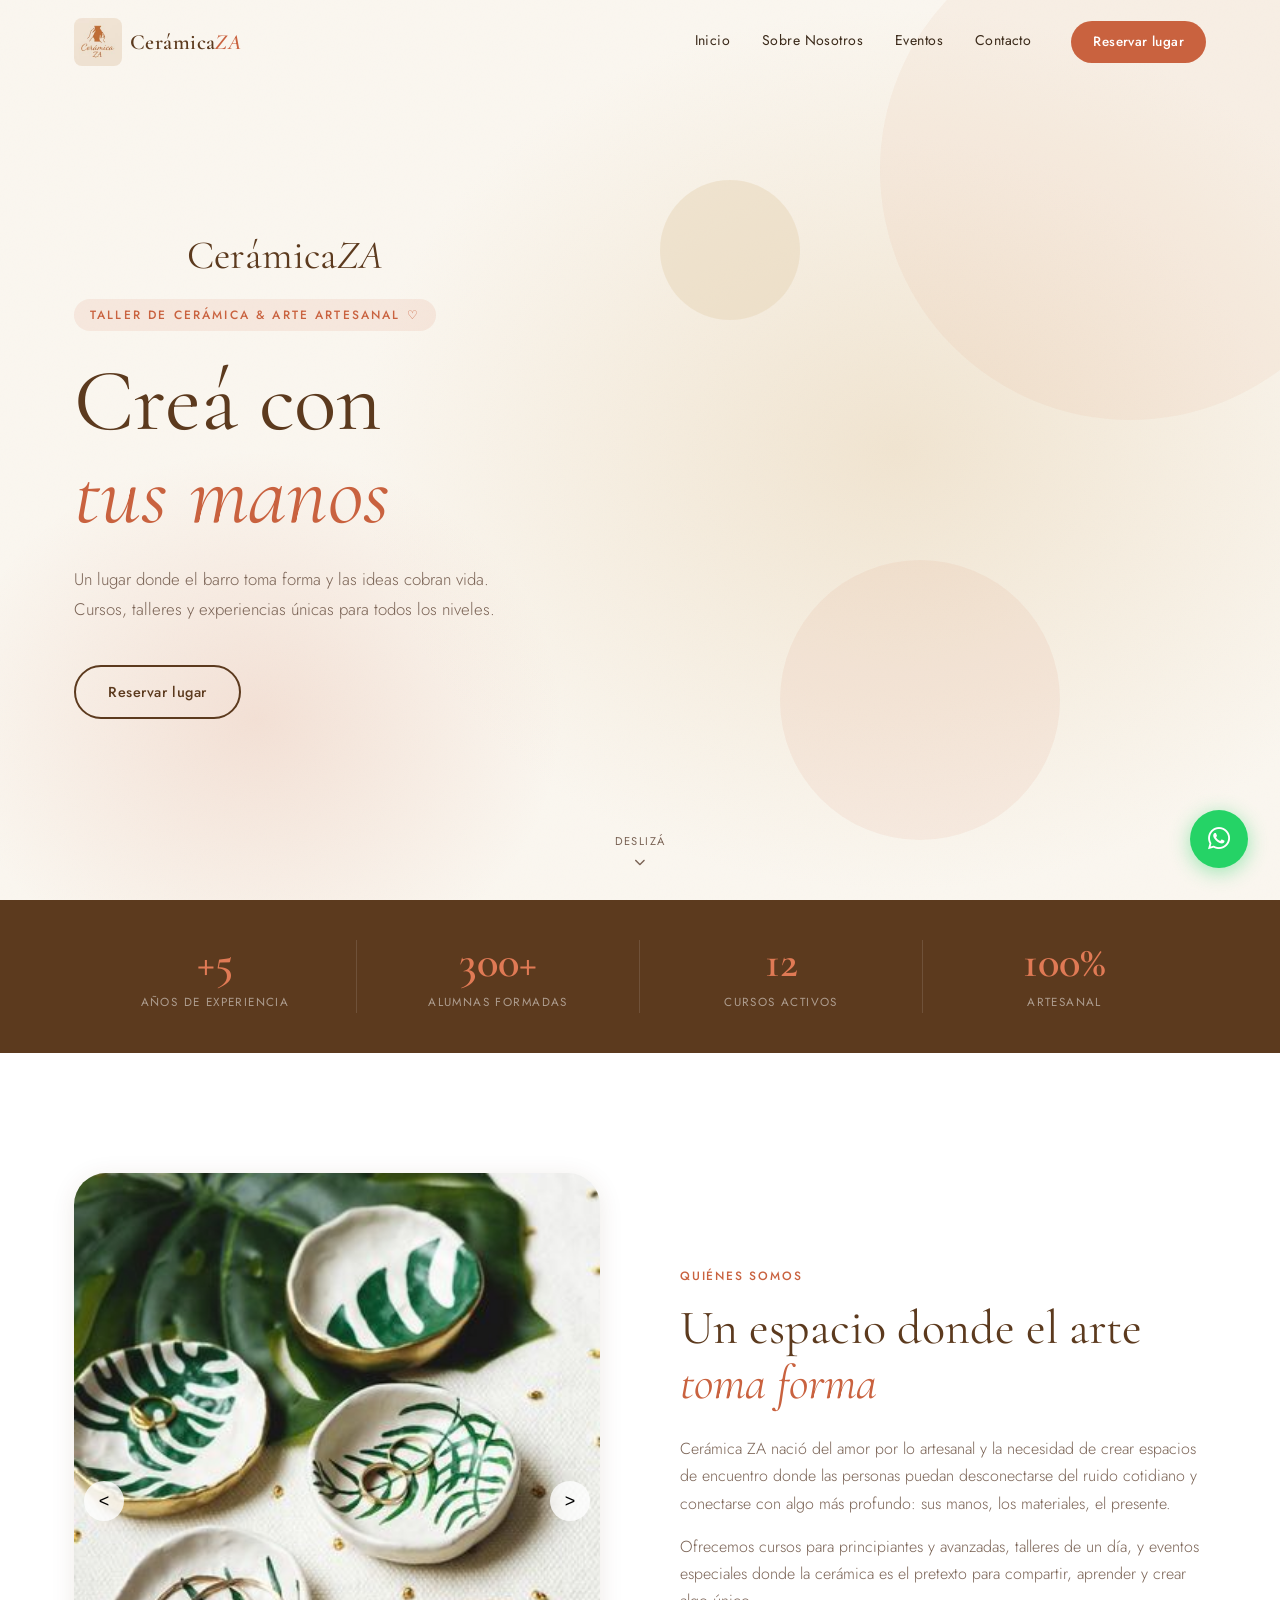
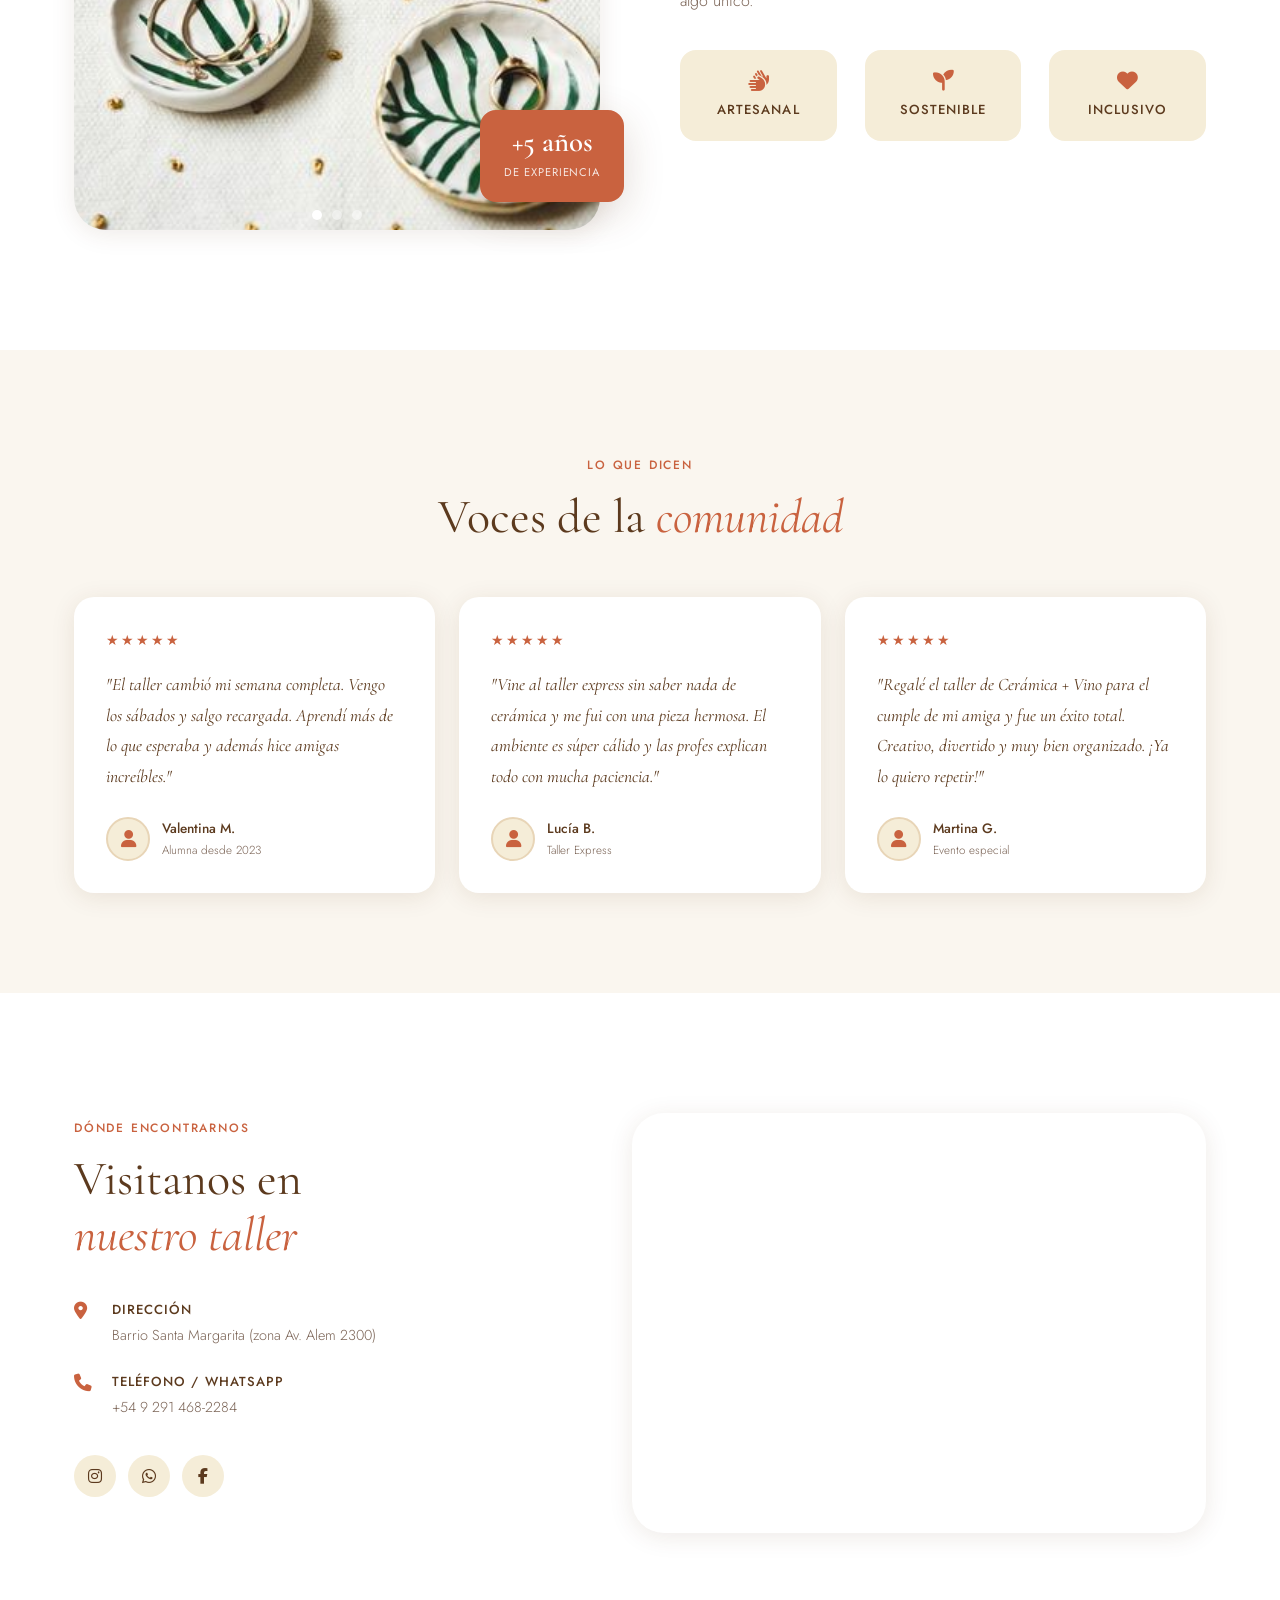
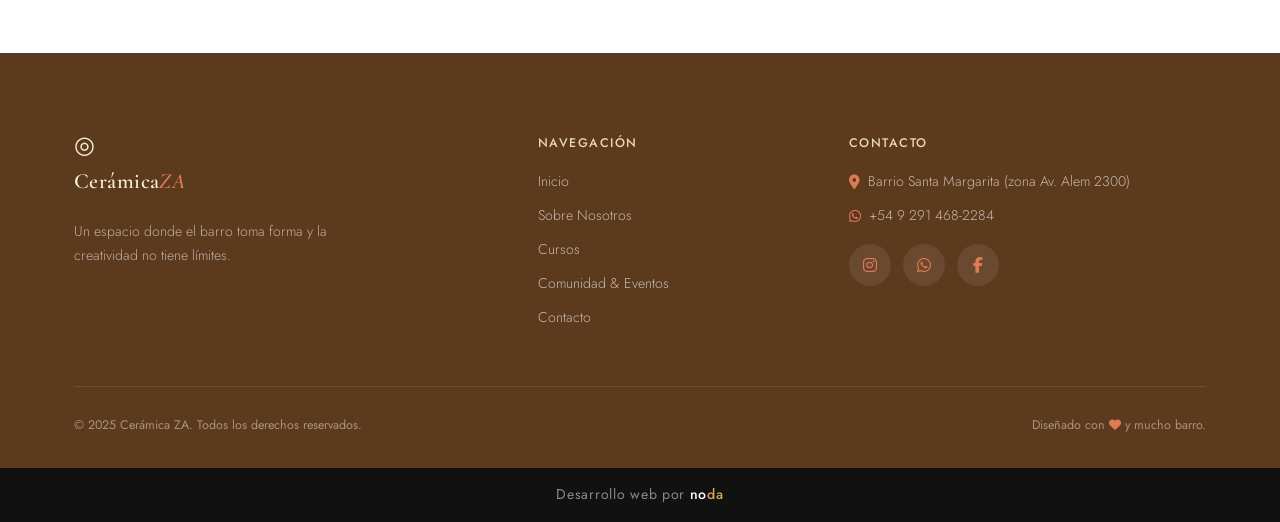
==== index.html @ 94dc333e "first commit" ====
<!DOCTYPE html>
<html lang="es">
<head>
  <meta charset="UTF-8" />
  <meta name="viewport" content="width=device-width, initial-scale=1.0" />
  <title>Cerámica ZA — Espacio de Arte y Cerámica</title>
  <link rel="stylesheet" href="styles.css" />
  <link rel="preconnect" href="https://fonts.googleapis.com" />
  <link rel="preconnect" href="https://fonts.gstatic.com" crossorigin />
  <link href="https://fonts.googleapis.com/css2?family=Cormorant+Garamond:ital,wght@0,300;0,400;0,600;1,300;1,400;1,600&family=Jost:wght@300;400;500;600&display=swap" rel="stylesheet" />
  <link rel="stylesheet" href="https://cdnjs.cloudflare.com/ajax/libs/font-awesome/6.5.0/css/all.min.css" />
  <style>
    .stats-strip { background: var(--brown); padding: 40px 0; }
    .stats-grid { display: grid; grid-template-columns: repeat(4,1fr); text-align: center; }
    .stat-item { padding: 0 24px; border-right: 1px solid rgba(255,255,255,.12); }
    .stat-item:last-child { border-right: none; }
    .stat-num { font-family: var(--ff-display); font-size: 2.8rem; font-weight: 600; color: var(--terracotta-l); line-height: 1; display: block; }
    .stat-label { font-size: .73rem; letter-spacing: .12em; text-transform: uppercase; color: rgba(255,255,255,.5); margin-top: 8px; display: block; }

    .testimonials { padding: 100px 0; background: var(--cream); }
    .testi-header { text-align: center; margin-bottom: 52px; }
    .testi-grid { display: grid; grid-template-columns: repeat(3,1fr); gap: 24px; }
    .testi-card { background: var(--white); border-radius: 20px; padding: 32px; box-shadow: var(--shadow-card); transition: transform var(--transition), box-shadow var(--transition); }
    .testi-card:hover { transform: translateY(-6px); box-shadow: var(--shadow-hover); }
    .testi-stars { color: var(--terracotta); font-size: .85rem; margin-bottom: 18px; letter-spacing: 2px; }
    .testi-text { font-family: var(--ff-display); font-size: 1.1rem; font-style: italic; color: var(--brown); line-height: 1.75; margin-bottom: 24px; }
    .testi-author { display: flex; align-items: center; gap: 12px; }
    .testi-avatar { width: 44px; height: 44px; border-radius: 50%; overflow: hidden; flex-shrink: 0; border: 2px solid var(--sand); background: var(--sand-l); display: flex; align-items: center; justify-content: center; color: var(--terracotta); font-size: 1.1rem; }
    .testi-name { font-size: .85rem; font-weight: 500; color: var(--brown); }
    .testi-role { font-size: .73rem; color: var(--text-light); font-weight: 300; }

    .events-footer { text-align: center; margin-top: 48px; }
    .btn-all-events { display: inline-flex; align-items: center; gap: 10px; padding: 14px 36px; border: 2px solid var(--terracotta); color: var(--terracotta); border-radius: 50px; font-size: .88rem; font-weight: 500; letter-spacing: .04em; transition: all var(--transition); }
    .btn-all-events:hover { background: var(--terracotta); color: var(--white); transform: translateY(-2px); box-shadow: 0 8px 24px rgba(201,98,63,.3); }

    @media (max-width: 960px) {
      .stats-grid { grid-template-columns: repeat(2,1fr); gap: 24px; }
      .stat-item { border-right: none; padding-bottom: 24px; border-bottom: 1px solid rgba(255,255,255,.12); }
      .stat-item:nth-child(odd) { border-right: 1px solid rgba(255,255,255,.12); }
      .stat-item:nth-child(3), .stat-item:nth-child(4) { border-bottom: none; }
      .testi-grid { grid-template-columns: 1fr; max-width: 500px; margin: 0 auto; }
    }

    /* Carrusel */
    .carousel { position: relative; width: 100%; height: 100%; overflow: hidden; border-radius: 20px; }
    .carousel-container { display: flex; transition: transform 0.5s ease; height: 100%; }
    .carousel-img { width: 100%; height: 100%; object-fit: cover; flex-shrink: 0; opacity: 0; transition: opacity 0.5s ease; }
    .carousel-img.active { opacity: 1; }
    .carousel-btn { position: absolute; top: 50%; transform: translateY(-50%); background: rgba(255,255,255,.8); border: none; width: 40px; height: 40px; border-radius: 50%; cursor: pointer; font-size: 18px; transition: background 0.3s; z-index: 10; }
    .carousel-btn:hover { background: var(--white); }
    .prev { left: 10px; }
    .next { right: 10px; }
    .carousel-indicators { position: absolute; bottom: 10px; left: 50%; transform: translateX(-50%); display: flex; gap: 10px; }
    .indicator { width: 10px; height: 10px; border-radius: 50%; background: rgba(255,255,255,.5); cursor: pointer; transition: background 0.3s; }
    .indicator.active { background: var(--white); }

    /* Site title */
    .site-title { font-family: var(--ff-display); font-size: 2.5rem; font-weight: 400; color: var(--brown); text-align: center; margin-bottom: 10px; }
  </style>
</head>
<body>

  <!-- NAVBAR -->
  <header class="navbar" id="navbar">
    <div class="nav-inner">
      <a href="index.html" class="logo">
        <img src="logo.jpg" alt="Cerámica ZA Logo" class="logo-img" />
        <span class="logo-text">Cerámica<em>ZA</em></span>
      </a>
      <nav class="nav-links" id="navLinks">
        <a href="#inicio">Inicio</a>
        <a href="#nosotros">Sobre Nosotros</a>
        <a href="eventos.html">Eventos</a>
        <a href="#contacto">Contacto</a>
      </nav>
      <a href="https://wa.me/5492914682284?text=Hola%2C%20quiero%20reservar%20un%20lugar%20en%20Cer%C3%A1mica%20ZA%20%F0%9F%8F%BA" target="_blank" class="btn-reservar">Reservar lugar</a>
      <button class="hamburger" id="hamburger" aria-label="Menú" aria-expanded="false">
        <span></span><span></span><span></span>
      </button>
    </div>
  </header>

  <!-- HERO -->
  <section class="hero" id="inicio">
    <div class="hero-bg"><div class="hero-texture"></div></div>
    <div class="hero-content reveal">      <h1 class="site-title">Cerámica<em>ZA</em></h1>      <span class="hero-tag">Taller de cerámica &amp; arte artesanal ♡</span>
      <h1 class="hero-title">Creá con<br /><em>tus manos</em></h1>
      <p class="hero-sub">Un lugar donde el barro toma forma y las ideas cobran vida.<br />Cursos, talleres y experiencias únicas para todos los niveles.</p>
      <div class="hero-ctas">

        <a href="https://wa.me/5492914682284?text=Hola%2C%20quiero%20reservar%20un%20lugar%20%F0%9F%8F%BA" target="_blank" class="btn-secondary">Reservar lugar</a>
      </div>
    </div>
    <div class="hero-shapes">
      <div class="shape shape-1"></div>
      <div class="shape shape-2"></div>
      <div class="shape shape-3"></div>
    </div>
    <div class="hero-scroll-hint">
      <span>Deslizá</span>
      <i class="fa-solid fa-chevron-down"></i>
    </div>
  </section>

  <!-- STATS -->
  <div class="stats-strip">
    <div class="container">
      <div class="stats-grid">
        <div class="stat-item reveal"><span class="stat-num">+5</span><span class="stat-label">Años de experiencia</span></div>
        <div class="stat-item reveal"><span class="stat-num">300+</span><span class="stat-label">Alumnas formadas</span></div>
        <div class="stat-item reveal"><span class="stat-num">12</span><span class="stat-label">Cursos activos</span></div>
        <div class="stat-item reveal"><span class="stat-num">100%</span><span class="stat-label">Artesanal</span></div>
      </div>
    </div>
  </div>

  <!-- SOBRE NOSOTROS -->
  <section class="about" id="nosotros">
    <div class="container">
      <div class="about-grid">
        <div class="about-img-wrap reveal">
          <div class="about-img-inner">
            <!-- CARRUSEL DE FOTOS -->
            <div class="carousel">
              <div class="carousel-container">
              <img src="quienes somos/a9b1f2ef3be365dac4979be1329f9903.jpg" alt="Foto del taller 1" class="carousel-img active">
              <img src="quienes somos/ceramica-artesanal.jpg" alt="Foto del taller 2" class="carousel-img">
              <img src="quienes somos/Home-decoration-11oz-ceramic-candle-vessels_5.jpg.webp" alt="Foto del taller 3" class="carousel-img">
              </div>
              <button class="carousel-btn prev" aria-label="Anterior">&lt;</button>
              <button class="carousel-btn next" aria-label="Siguiente">&gt;</button>
              <div class="carousel-indicators">
                <span class="indicator active" data-slide="0"></span>
                <span class="indicator" data-slide="1"></span>
                <span class="indicator" data-slide="2"></span>
              </div>
            </div>
          </div>
          <div class="about-img-badge">
            <span>+5 años</span>
            <small>de experiencia</small>
          </div>
        </div>
        <div class="about-text reveal">
          <span class="section-tag">Quiénes somos</span>
          <h2>Un espacio donde el arte<br /><em>toma forma</em></h2>
          <p>Cerámica ZA nació del amor por lo artesanal y la necesidad de crear espacios de encuentro donde las personas puedan desconectarse del ruido cotidiano y conectarse con algo más profundo: sus manos, los materiales, el presente.</p>
          <p>Ofrecemos cursos para principiantes y avanzadas, talleres de un día, y eventos especiales donde la cerámica es el pretexto para compartir, aprender y crear algo único.</p>
          <div class="about-pillars">
            <div class="pillar"><i class="fa-solid fa-hands"></i><span>Artesanal</span></div>
            <div class="pillar"><i class="fa-solid fa-seedling"></i><span>Sostenible</span></div>
            <div class="pillar"><i class="fa-solid fa-heart"></i><span>Inclusivo</span></div>
          </div>
        </div>
      </div>
    </div>
  </section>

  <!-- TESTIMONIOS -->
  <section class="testimonials">
    <div class="container">
      <div class="testi-header reveal">
        <span class="section-tag">Lo que dicen</span>
        <h2>Voces de la <em>comunidad</em></h2>
      </div>
      <div class="testi-grid">
        <div class="testi-card reveal">
          <div class="testi-stars">★★★★★</div>
          <p class="testi-text">"El taller cambió mi semana completa. Vengo los sábados y salgo recargada. Aprendí más de lo que esperaba y además hice amigas increíbles."</p>
          <div class="testi-author">
            <div class="testi-avatar"><i class="fa-solid fa-user"></i></div>
            <div><p class="testi-name">Valentina M.</p><p class="testi-role">Alumna desde 2023</p></div>
          </div>
        </div>
        <div class="testi-card reveal">
          <div class="testi-stars">★★★★★</div>
          <p class="testi-text">"Vine al taller express sin saber nada de cerámica y me fui con una pieza hermosa. El ambiente es súper cálido y las profes explican todo con mucha paciencia."</p>
          <div class="testi-author">
            <div class="testi-avatar"><i class="fa-solid fa-user"></i></div>
            <div><p class="testi-name">Lucía B.</p><p class="testi-role">Taller Express</p></div>
          </div>
        </div>
        <div class="testi-card reveal">
          <div class="testi-stars">★★★★★</div>
          <p class="testi-text">"Regalé el taller de Cerámica + Vino para el cumple de mi amiga y fue un éxito total. Creativo, divertido y muy bien organizado. ¡Ya lo quiero repetir!"</p>
          <div class="testi-author">
            <div class="testi-avatar"><i class="fa-solid fa-user"></i></div>
            <div><p class="testi-name">Martina G.</p><p class="testi-role">Evento especial</p></div>
          </div>
        </div>
      </div>
    </div>
  </section>

  <!-- UBICACIÓN -->
  <section class="location" id="contacto">
    <div class="container">
      <div class="location-grid">
        <div class="location-info reveal">
          <span class="section-tag">Dónde encontrarnos</span>
          <h2>Visitanos en<br /><em>nuestro taller</em></h2>
          <div class="location-details">
            <div class="loc-item">
              <i class="fa-solid fa-location-dot"></i>
              <div><strong>Dirección</strong><p>Barrio Santa Margarita (zona Av. Alem 2300)</p></div>
            </div>
            <div class="loc-item">
              <i class="fa-solid fa-phone"></i>
              <div><strong>Teléfono / WhatsApp</strong><p>+54 9 291 468-2284</p></div>
            </div>
          </div>
          <div class="social-links">
            <a href="https://instagram.com" target="_blank" aria-label="Instagram"><i class="fa-brands fa-instagram"></i></a>
            <a href="https://wa.me/5492914682284" target="_blank" aria-label="WhatsApp"><i class="fa-brands fa-whatsapp"></i></a>
            <a href="https://facebook.com" target="_blank" aria-label="Facebook"><i class="fa-brands fa-facebook-f"></i></a>
          </div>
        </div>
        <div class="map-wrap reveal">
          <iframe src="https://maps.google.com/maps?q=Av.+Alem+2300,+Bahia+Blanca&t=&z=15&ie=UTF8&iwloc=&output=embed" width="100%" height="420" style="border:0;" allowfullscreen="" loading="lazy" referrerpolicy="no-referrer-when-downgrade" title="Ubicación Cerámica ZA"></iframe>
        </div>
      </div>
    </div>
  </section>

  <!-- FOOTER -->
  <footer class="footer">
    <div class="container">
      <div class="footer-grid">
        <div class="footer-brand">
          <span class="logo-icon">◎</span>
          <span class="logo-text">Cerámica<em>ZA</em></span>
          <p>Un espacio donde el barro toma forma y la creatividad no tiene límites.</p>
        </div>
        <div class="footer-links">
          <strong>Navegación</strong>
          <a href="#inicio">Inicio</a>
          <a href="#nosotros">Sobre Nosotros</a>
          <a href="#eventos">Cursos</a>
          <a href="eventos.html">Comunidad &amp; Eventos</a>
          <a href="#contacto">Contacto</a>
        </div>
        <div class="footer-contact">
          <strong>Contacto</strong>
          <p><i class="fa-solid fa-location-dot"></i> Barrio Santa Margarita (zona Av. Alem 2300)</p>
          <p><i class="fa-brands fa-whatsapp"></i> +54 9 291 468-2284</p>
          <div class="social-links">
            <a href="https://instagram.com" target="_blank"><i class="fa-brands fa-instagram"></i></a>
            <a href="https://wa.me/5492914682284" target="_blank"><i class="fa-brands fa-whatsapp"></i></a>
            <a href="https://facebook.com" target="_blank"><i class="fa-brands fa-facebook-f"></i></a>
          </div>
        </div>
      </div>
      <div class="footer-bottom">
        <p>© 2025 Cerámica ZA. Todos los derechos reservados.</p>
        <p>Diseñado con <i class="fa-solid fa-heart"></i> y mucho barro.</p>
      </div>
    </div>
  </footer>

  <div style="background: #111; padding: 15px 20px; text-align: center; font-size: 0.88rem; color: rgba(255,255,255,0.5); font-family: 'Jost', sans-serif; letter-spacing: 0.05em;">
    Desarrollo web por <a href="https://instagram.com/noda" target="_blank" style="text-decoration: none; font-weight: 500; display: inline-block; transition: transform 0.2s;"><span style="color: #ffffff;">no</span><span style="color: #D4A55A;">da</span></a>
  </div>

  <a href="https://wa.me/5492914682284?text=Hola%2C%20me%20gustar%C3%ADa%20obtener%20m%C3%A1s%20informaci%C3%B3n%20sobre%20Cer%C3%A1mica%20ZA%20%F0%9F%8F%BA" target="_blank" class="wa-float" aria-label="Contactar por WhatsApp">
    <i class="fa-brands fa-whatsapp"></i>
    <span class="wa-tooltip">¡Escribinos!</span>
  </a>

  <script src="script.js"></script>
</body>
</html>
---- styles.css ----
/* ===================================================
   TIERRA VIVA — Espacio de Cerámica
   styles.css
   =================================================== */

/* ── Variables ─────────────────────────────────────── */
:root {
  --terracotta:   #C9623F;
  --terracotta-d: #A04E31;
  --terracotta-l: #E07A55;
  --sand:         #E8D5B7;
  --sand-l:       #F5EDD8;
  --cream:        #FAF6EF;
  --brown:        #5C3A1E;
  --brown-l:      #7A5236;
  --white:        #FFFFFF;
  --text:         #3B2A1A;
  --text-light:   #7A6355;

  --ff-display: 'Cormorant Garamond', Georgia, serif;
  --ff-body:    'Jost', sans-serif;

  --radius-sm:  8px;
  --radius-md:  16px;
  --radius-lg:  32px;

  --shadow-card: 0 4px 24px rgba(90,50,20,.10);
  --shadow-hover: 0 12px 40px rgba(90,50,20,.18);

  --transition: 0.35s cubic-bezier(.4,0,.2,1);
}

/* ── Reset ─────────────────────────────────────────── */
*, *::before, *::after { box-sizing: border-box; margin: 0; padding: 0; }

html { scroll-behavior: smooth; font-size: 16px; }

body {
  font-family: var(--ff-body);
  background: var(--cream);
  color: var(--text);
  line-height: 1.7;
  overflow-x: hidden;
}

img { display: block; width: 100%; height: 100%; object-fit: cover; }

a { text-decoration: none; color: inherit; }

/* ── Container ─────────────────────────────────────── */
.container {
  max-width: 1180px;
  margin: 0 auto;
  padding: 0 24px;
}

/* ── Reusable tags & titles ────────────────────────── */
.section-tag {
  display: inline-block;
  font-family: var(--ff-body);
  font-size: .75rem;
  font-weight: 500;
  letter-spacing: .15em;
  text-transform: uppercase;
  color: var(--terracotta);
  margin-bottom: 14px;
}

h2 {
  font-family: var(--ff-display);
  font-size: clamp(2rem, 4vw, 3rem);
  font-weight: 400;
  line-height: 1.15;
  color: var(--brown);
}

h2 em {
  font-style: italic;
  color: var(--terracotta);
}

/* ── Buttons ───────────────────────────────────────── */
.btn-primary {
  display: inline-block;
  padding: 14px 32px;
  background: var(--terracotta);
  color: var(--white);
  border-radius: 50px;
  font-family: var(--ff-body);
  font-size: .9rem;
  font-weight: 500;
  letter-spacing: .04em;
  transition: background var(--transition), transform var(--transition), box-shadow var(--transition);
}

.btn-primary:hover {
  background: var(--terracotta-d);
  transform: translateY(-2px);
  box-shadow: 0 8px 24px rgba(201,98,63,.35);
}

.btn-secondary {
  display: inline-block;
  padding: 13px 32px;
  background: transparent;
  color: var(--brown);
  border: 2px solid var(--brown);
  border-radius: 50px;
  font-family: var(--ff-body);
  font-size: .9rem;
  font-weight: 500;
  letter-spacing: .04em;
  transition: all var(--transition);
}

.btn-secondary:hover {
  background: var(--brown);
  color: var(--white);
  transform: translateY(-2px);
}

/* ── Reveal animation ──────────────────────────────── */
.reveal {
  opacity: 0;
  transform: translateY(36px);
  transition: opacity .7s ease, transform .7s ease;
}

.reveal.visible {
  opacity: 1;
  transform: translateY(0);
}

/* ===================================================
   NAVBAR
   =================================================== */
.navbar {
  position: fixed;
  top: 0; left: 0; right: 0;
  z-index: 1000;
  padding: 18px 0;
  transition: background var(--transition), box-shadow var(--transition), padding var(--transition);
}

.navbar.scrolled {
  background: rgba(250,246,239,.96);
  backdrop-filter: blur(10px);
  box-shadow: 0 2px 20px rgba(90,50,20,.08);
  padding: 10px 0;
}

.nav-inner {
  max-width: 1180px;
  margin: 0 auto;
  padding: 0 24px;
  display: flex;
  align-items: center;
  gap: 40px;
}

/* Logo */
.logo {
  display: flex;
  align-items: center;
  gap: 8px;
  flex-shrink: 0;
}

.logo-img {
  width: 48px;
  height: 48px;
  object-fit: contain;
  border-radius: 8px;
}

.logo-icon {
  font-size: 1.5rem;
  color: var(--terracotta);
  line-height: 1;
}

.logo-text {
  font-family: var(--ff-display);
  font-size: 1.35rem;
  font-weight: 600;
  color: var(--brown);
  letter-spacing: .02em;
}

.logo-text em {
  font-style: italic;
  color: var(--terracotta);
}

/* Nav links */
.nav-links {
  display: flex;
  align-items: center;
  gap: 32px;
  margin-left: auto;
}

.nav-links a {
  font-size: .88rem;
  font-weight: 400;
  color: var(--text);
  letter-spacing: .03em;
  position: relative;
  padding-bottom: 3px;
  transition: color var(--transition);
}

.nav-links a::after {
  content: '';
  position: absolute;
  bottom: 0; left: 0;
  width: 0; height: 1.5px;
  background: var(--terracotta);
  transition: width var(--transition);
}

.nav-links a:hover { color: var(--terracotta); }
.nav-links a:hover::after { width: 100%; }

/* Reserve button */
.btn-reservar {
  flex-shrink: 0;
  display: inline-block;
  padding: 10px 22px;
  background: var(--terracotta);
  color: var(--white);
  border-radius: 50px;
  font-size: .84rem;
  font-weight: 500;
  letter-spacing: .03em;
  transition: background var(--transition), transform var(--transition);
}

.btn-reservar:hover {
  background: var(--terracotta-d);
  transform: scale(1.03);
}

/* Hamburger */
.hamburger {
  display: none;
  flex-direction: column;
  justify-content: center;
  gap: 5px;
  background: none;
  border: none;
  cursor: pointer;
  padding: 4px;
  margin-left: auto;
}

.hamburger span {
  display: block;
  width: 24px;
  height: 2px;
  background: var(--brown);
  border-radius: 2px;
  transition: all var(--transition);
}

/* ===================================================
   HERO
   =================================================== */
.hero {
  min-height: 100vh;
  display: flex;
  align-items: center;
  position: relative;
  overflow: hidden;
  padding: 120px 24px 80px;
}

.hero-bg {
  position: absolute;
  inset: 0;
  background:
    radial-gradient(ellipse 60% 70% at 70% 50%, rgba(232,213,183,.55) 0%, transparent 70%),
    radial-gradient(ellipse 40% 50% at 20% 80%, rgba(201,98,63,.15) 0%, transparent 60%),
    var(--cream);
}

.hero-texture {
  position: absolute;
  inset: 0;
  background-image: url("data:image/svg+xml,%3Csvg viewBox='0 0 200 200' xmlns='http://www.w3.org/2000/svg'%3E%3Cfilter id='n'%3E%3CfeTurbulence type='fractalNoise' baseFrequency='0.65' numOctaves='3' stitchTiles='stitch'/%3E%3C/filter%3E%3Crect width='100%25' height='100%25' filter='url(%23n)' opacity='0.035'/%3E%3C/svg%3E");
  background-size: 200px;
  opacity: .5;
}

.hero-content {
  position: relative;
  z-index: 2;
  max-width: 640px;
  margin: 0 auto 0 0;
  padding-left: max(24px, calc((100vw - 1180px) / 2));
}

.hero-tag {
  display: inline-block;
  font-size: .75rem;
  font-weight: 500;
  letter-spacing: .18em;
  text-transform: uppercase;
  color: var(--terracotta);
  background: rgba(201,98,63,.1);
  padding: 6px 16px;
  border-radius: 50px;
  margin-bottom: 24px;
}

.hero-title {
  font-family: var(--ff-display);
  font-size: clamp(3.2rem, 7vw, 5.5rem);
  font-weight: 400;
  line-height: 1.05;
  color: var(--brown);
  margin-bottom: 24px;
}

.hero-title em {
  font-style: italic;
  color: var(--terracotta);
  display: block;
}

.hero-sub {
  font-size: 1.05rem;
  color: var(--text-light);
  max-width: 480px;
  margin-bottom: 40px;
  font-weight: 300;
  line-height: 1.8;
}

.hero-ctas {
  display: flex;
  gap: 16px;
  flex-wrap: wrap;
}

/* Shapes */
.hero-shapes {
  position: absolute;
  inset: 0;
  z-index: 1;
  pointer-events: none;
}

.shape {
  position: absolute;
  border-radius: 50%;
  background: var(--terracotta);
  opacity: .06;
}

.shape-1 {
  width: 500px; height: 500px;
  right: -100px; top: -80px;
  animation: float 8s ease-in-out infinite;
}

.shape-2 {
  width: 280px; height: 280px;
  right: 220px; bottom: 60px;
  opacity: .08;
  animation: float 11s ease-in-out infinite reverse;
}

.shape-3 {
  width: 140px; height: 140px;
  right: 480px; top: 180px;
  background: var(--sand);
  opacity: .5;
  animation: float 6s ease-in-out infinite;
}

@keyframes float {
  0%, 100% { transform: translateY(0) scale(1); }
  50%       { transform: translateY(-20px) scale(1.03); }
}

/* Scroll hint */
.hero-scroll-hint {
  position: absolute;
  bottom: 32px; left: 50%;
  transform: translateX(-50%);
  z-index: 3;
  display: flex;
  flex-direction: column;
  align-items: center;
  gap: 6px;
  color: var(--text-light);
  font-size: .7rem;
  letter-spacing: .12em;
  text-transform: uppercase;
  animation: bounce 2.5s ease-in-out infinite;
}

@keyframes bounce {
  0%, 100% { transform: translateX(-50%) translateY(0); }
  50%       { transform: translateX(-50%) translateY(6px); }
}

/* ===================================================
   ABOUT
   =================================================== */
.about {
  padding: 120px 0;
  background: var(--white);
}

.about-grid {
  display: grid;
  grid-template-columns: 1fr 1fr;
  gap: 80px;
  align-items: center;
}

.about-img-wrap { position: relative; }

.about-img-inner {
  position: relative;
  aspect-ratio: 4/5;
  border-radius: var(--radius-lg);
  overflow: hidden;
  box-shadow: var(--shadow-card);
}

.about-img-inner::before {
  content: '';
  position: absolute;
  inset: -4px;
  border: 2px solid var(--terracotta);
  border-radius: calc(var(--radius-lg) + 4px);
  opacity: .25;
  z-index: -1;
}

.about-img-badge {
  position: absolute;
  bottom: 28px; right: -24px;
  background: var(--terracotta);
  color: var(--white);
  padding: 18px 24px;
  border-radius: var(--radius-md);
  text-align: center;
  box-shadow: var(--shadow-hover);
}

.about-img-badge span {
  display: block;
  font-family: var(--ff-display);
  font-size: 1.8rem;
  font-weight: 600;
  line-height: 1;
}

.about-img-badge small {
  font-size: .7rem;
  opacity: .85;
  letter-spacing: .08em;
  text-transform: uppercase;
}

.about-text p {
  color: var(--text-light);
  margin-bottom: 16px;
  font-weight: 300;
}

.about-text h2 { margin-bottom: 24px; }

.about-pillars {
  display: flex;
  gap: 28px;
  margin-top: 36px;
  flex-wrap: wrap;
}

.pillar {
  display: flex;
  flex-direction: column;
  align-items: center;
  gap: 8px;
  background: var(--sand-l);
  border-radius: var(--radius-md);
  padding: 20px 28px;
  flex: 1;
  min-width: 100px;
  transition: background var(--transition), transform var(--transition);
}

.pillar:hover {
  background: var(--sand);
  transform: translateY(-4px);
}

.pillar i {
  font-size: 1.3rem;
  color: var(--terracotta);
}

.pillar span {
  font-size: .82rem;
  font-weight: 500;
  letter-spacing: .08em;
  text-transform: uppercase;
  color: var(--brown);
}

/* ===================================================
   EVENTS / COURSES
   =================================================== */
.events {
  padding: 120px 0;
  background: var(--sand-l);
  position: relative;
  overflow: hidden;
}

.events::before {
  content: '';
  position: absolute;
  top: -80px; left: -80px;
  width: 360px; height: 360px;
  border-radius: 50%;
  background: var(--terracotta);
  opacity: .05;
}

.section-header {
  text-align: center;
  margin-bottom: 64px;
}

.section-header p {
  color: var(--text-light);
  margin-top: 12px;
  font-size: 1rem;
  font-weight: 300;
}

.events-grid {
  display: grid;
  grid-template-columns: repeat(auto-fill, minmax(260px, 1fr));
  gap: 28px;
}

/* Card */
.event-card {
  background: var(--white);
  border-radius: var(--radius-md);
  overflow: hidden;
  box-shadow: var(--shadow-card);
  transition: transform var(--transition), box-shadow var(--transition);
  display: flex;
  flex-direction: column;
}

.event-card:hover {
  transform: translateY(-8px);
  box-shadow: var(--shadow-hover);
}

.card-img {
  position: relative;
  aspect-ratio: 4/3;
  overflow: hidden;
}

.card-img img {
  transition: transform .6s ease;
}

.event-card:hover .card-img img {
  transform: scale(1.07);
}

.card-badge {
  position: absolute;
  top: 14px; left: 14px;
  background: var(--terracotta);
  color: var(--white);
  font-size: .68rem;
  font-weight: 500;
  letter-spacing: .1em;
  text-transform: uppercase;
  padding: 4px 12px;
  border-radius: 50px;
}

.card-badge.featured { background: var(--brown); }
.card-badge.special  { background: #8B5CF6; }

.card-body {
  padding: 24px;
  display: flex;
  flex-direction: column;
  flex: 1;
}

.card-body h3 {
  font-family: var(--ff-display);
  font-size: 1.35rem;
  font-weight: 600;
  color: var(--brown);
  margin-bottom: 10px;
  line-height: 1.2;
}

.card-body p {
  font-size: .88rem;
  color: var(--text-light);
  font-weight: 300;
  line-height: 1.7;
  flex: 1;
  margin-bottom: 16px;
}

.card-meta {
  display: flex;
  flex-direction: column;
  gap: 5px;
  margin-bottom: 20px;
}

.card-meta span {
  font-size: .78rem;
  color: var(--brown-l);
  font-weight: 400;
  display: flex;
  align-items: center;
  gap: 7px;
}

.card-meta i { color: var(--terracotta); }

.btn-card {
  display: flex;
  align-items: center;
  justify-content: center;
  gap: 8px;
  padding: 12px 20px;
  background: var(--terracotta);
  color: var(--white);
  border-radius: 50px;
  font-size: .84rem;
  font-weight: 500;
  letter-spacing: .03em;
  transition: background var(--transition), transform var(--transition);
  margin-top: auto;
}

.btn-card:hover {
  background: var(--terracotta-d);
  transform: scale(1.02);
}

.btn-card i { font-size: 1.1rem; }

/* ===================================================
   LOCATION
   =================================================== */
.location {
  padding: 120px 0;
  background: var(--white);
}

.location-grid {
  display: grid;
  grid-template-columns: 1fr 1.2fr;
  gap: 80px;
  align-items: start;
}

.location-info h2 { margin-bottom: 36px; }

.location-details {
  display: flex;
  flex-direction: column;
  gap: 24px;
  margin-bottom: 36px;
}

.loc-item {
  display: flex;
  gap: 18px;
  align-items: flex-start;
}

.loc-item i {
  font-size: 1.1rem;
  color: var(--terracotta);
  margin-top: 3px;
  flex-shrink: 0;
  width: 20px;
}

.loc-item strong {
  display: block;
  font-weight: 500;
  font-size: .82rem;
  letter-spacing: .08em;
  text-transform: uppercase;
  color: var(--brown);
  margin-bottom: 3px;
}

.loc-item p {
  font-size: .9rem;
  color: var(--text-light);
  font-weight: 300;
  line-height: 1.6;
}

/* Social links */
.social-links {
  display: flex;
  gap: 12px;
  flex-wrap: wrap;
}

.social-links a {
  width: 42px; height: 42px;
  display: flex;
  align-items: center;
  justify-content: center;
  border-radius: 50%;
  background: var(--sand-l);
  color: var(--brown);
  font-size: 1rem;
  transition: background var(--transition), color var(--transition), transform var(--transition);
}

.social-links a:hover {
  background: var(--terracotta);
  color: var(--white);
  transform: scale(1.12);
}

/* Map */
.map-wrap {
  border-radius: var(--radius-lg);
  overflow: hidden;
  box-shadow: var(--shadow-card);
}

.map-wrap iframe { display: block; }

/* ===================================================
   FOOTER
   =================================================== */
.footer {
  background: var(--brown);
  color: rgba(255,255,255,.75);
  padding: 80px 0 32px;
}

.footer-grid {
  display: grid;
  grid-template-columns: 1.6fr 1fr 1.4fr;
  gap: 56px;
  margin-bottom: 56px;
}

.footer-brand .logo-icon,
.footer-brand .logo-text {
  color: var(--sand-l);
}

.footer-brand .logo-text em { color: var(--terracotta-l); }

.footer-brand {
  display: flex;
  flex-direction: column;
  gap: 6px;
}

.footer-brand p {
  font-size: .88rem;
  font-weight: 300;
  margin-top: 14px;
  line-height: 1.7;
  max-width: 260px;
  color: rgba(255,255,255,.6);
}

.footer-links,
.footer-contact {
  display: flex;
  flex-direction: column;
  gap: 10px;
}

.footer-links strong,
.footer-contact strong {
  font-weight: 500;
  font-size: .78rem;
  letter-spacing: .12em;
  text-transform: uppercase;
  color: var(--sand);
  margin-bottom: 6px;
}

.footer-links a {
  font-size: .88rem;
  font-weight: 300;
  color: rgba(255,255,255,.65);
  transition: color var(--transition);
}

.footer-links a:hover { color: var(--terracotta-l); }

.footer-contact p {
  font-size: .88rem;
  font-weight: 300;
  display: flex;
  align-items: center;
  gap: 8px;
  color: rgba(255,255,255,.65);
}

.footer-contact i { color: var(--terracotta-l); }

.footer-contact .social-links { margin-top: 6px; }

.footer-contact .social-links a {
  background: rgba(255,255,255,.08);
  color: rgba(255,255,255,.75);
}

.footer-contact .social-links a:hover {
  background: var(--terracotta);
  color: var(--white);
}

.footer-bottom {
  border-top: 1px solid rgba(255,255,255,.1);
  padding-top: 28px;
  display: flex;
  justify-content: space-between;
  align-items: center;
  flex-wrap: wrap;
  gap: 12px;
}

.footer-bottom p {
  font-size: .78rem;
  color: rgba(255,255,255,.45);
}

.footer-bottom i { color: var(--terracotta-l); font-size: .75rem; }

/* ===================================================
   WHATSAPP FLOAT
   =================================================== */
.wa-float {
  position: fixed;
  bottom: 32px; right: 32px;
  z-index: 999;
  width: 58px; height: 58px;
  background: #25D366;
  border-radius: 50%;
  display: flex;
  align-items: center;
  justify-content: center;
  color: var(--white);
  font-size: 1.6rem;
  box-shadow: 0 4px 20px rgba(37,211,102,.45);
  transition: transform var(--transition), box-shadow var(--transition);
}

.wa-float:hover {
  transform: scale(1.1) translateY(-2px);
  box-shadow: 0 8px 30px rgba(37,211,102,.55);
}

.wa-tooltip {
  position: absolute;
  right: 70px;
  background: var(--brown);
  color: var(--white);
  font-size: .78rem;
  font-weight: 500;
  padding: 6px 14px;
  border-radius: 50px;
  white-space: nowrap;
  pointer-events: none;
  opacity: 0;
  transform: translateX(8px);
  transition: opacity var(--transition), transform var(--transition);
}

.wa-float:hover .wa-tooltip {
  opacity: 1;
  transform: translateX(0);
}

/* ===================================================
   RESPONSIVE
   =================================================== */
@media (max-width: 960px) {
  .about-grid   { grid-template-columns: 1fr; gap: 48px; }
  .about-img-wrap { max-width: 480px; margin: 0 auto; }
  .about-img-badge { right: 0; }
  .location-grid { grid-template-columns: 1fr; gap: 48px; }
  .footer-grid   { grid-template-columns: 1fr 1fr; }
}

@media (max-width: 720px) {
  .nav-links, .btn-reservar { display: none; }

  .hamburger { display: flex; }

  /* Mobile nav open state */
  .nav-links.open {
    display: flex;
    flex-direction: column;
    position: fixed;
    inset: 0;
    background: var(--cream);
    align-items: center;
    justify-content: center;
    gap: 36px;
    z-index: 900;
  }

  .nav-links.open a {
    font-family: var(--ff-display);
    font-size: 2rem;
    font-weight: 400;
    color: var(--brown);
  }

  .hero-content { padding-left: 0; }

  .hero-ctas { flex-direction: column; gap: 12px; }

  .footer-grid {
    grid-template-columns: 1fr;
    gap: 36px;
  }

  .footer-bottom {
    flex-direction: column;
    text-align: center;
  }

  .wa-float { bottom: 20px; right: 20px; }
}

@media (max-width: 480px) {
  .events-grid { grid-template-columns: 1fr; }
}
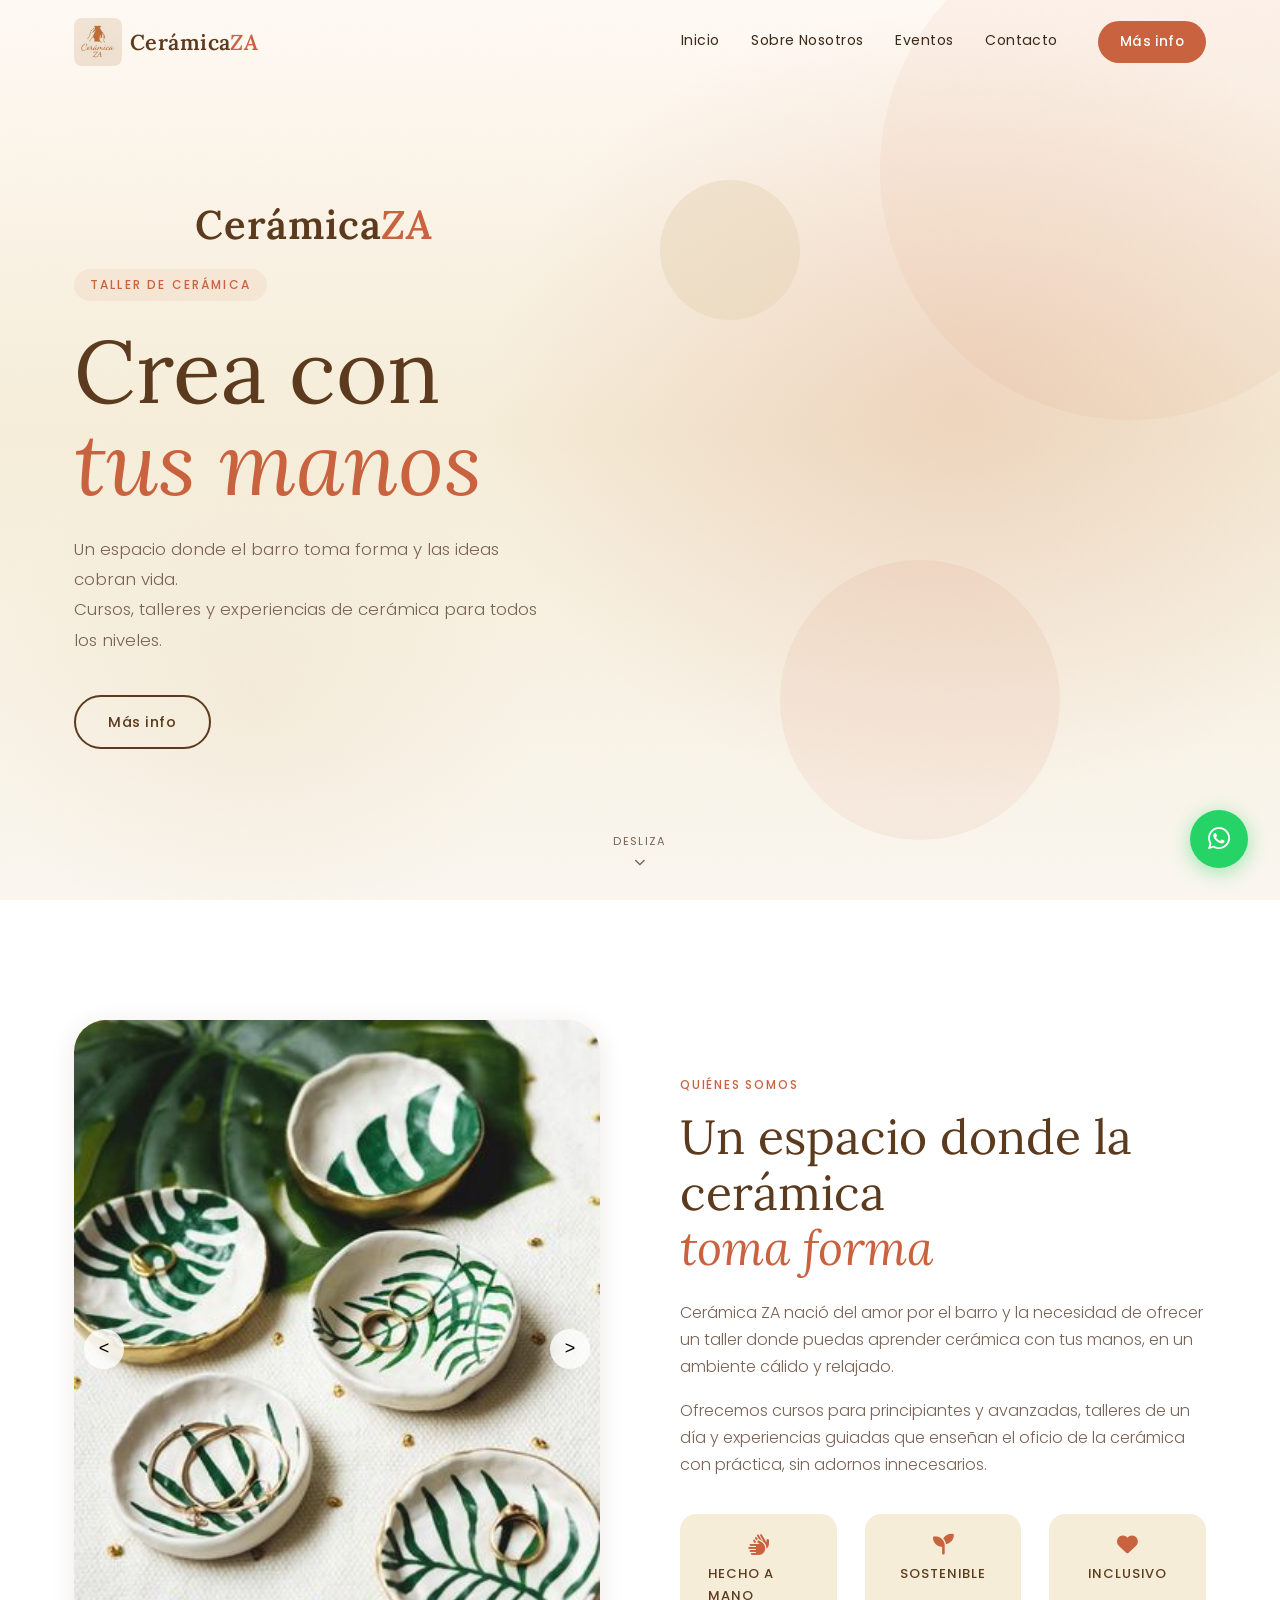
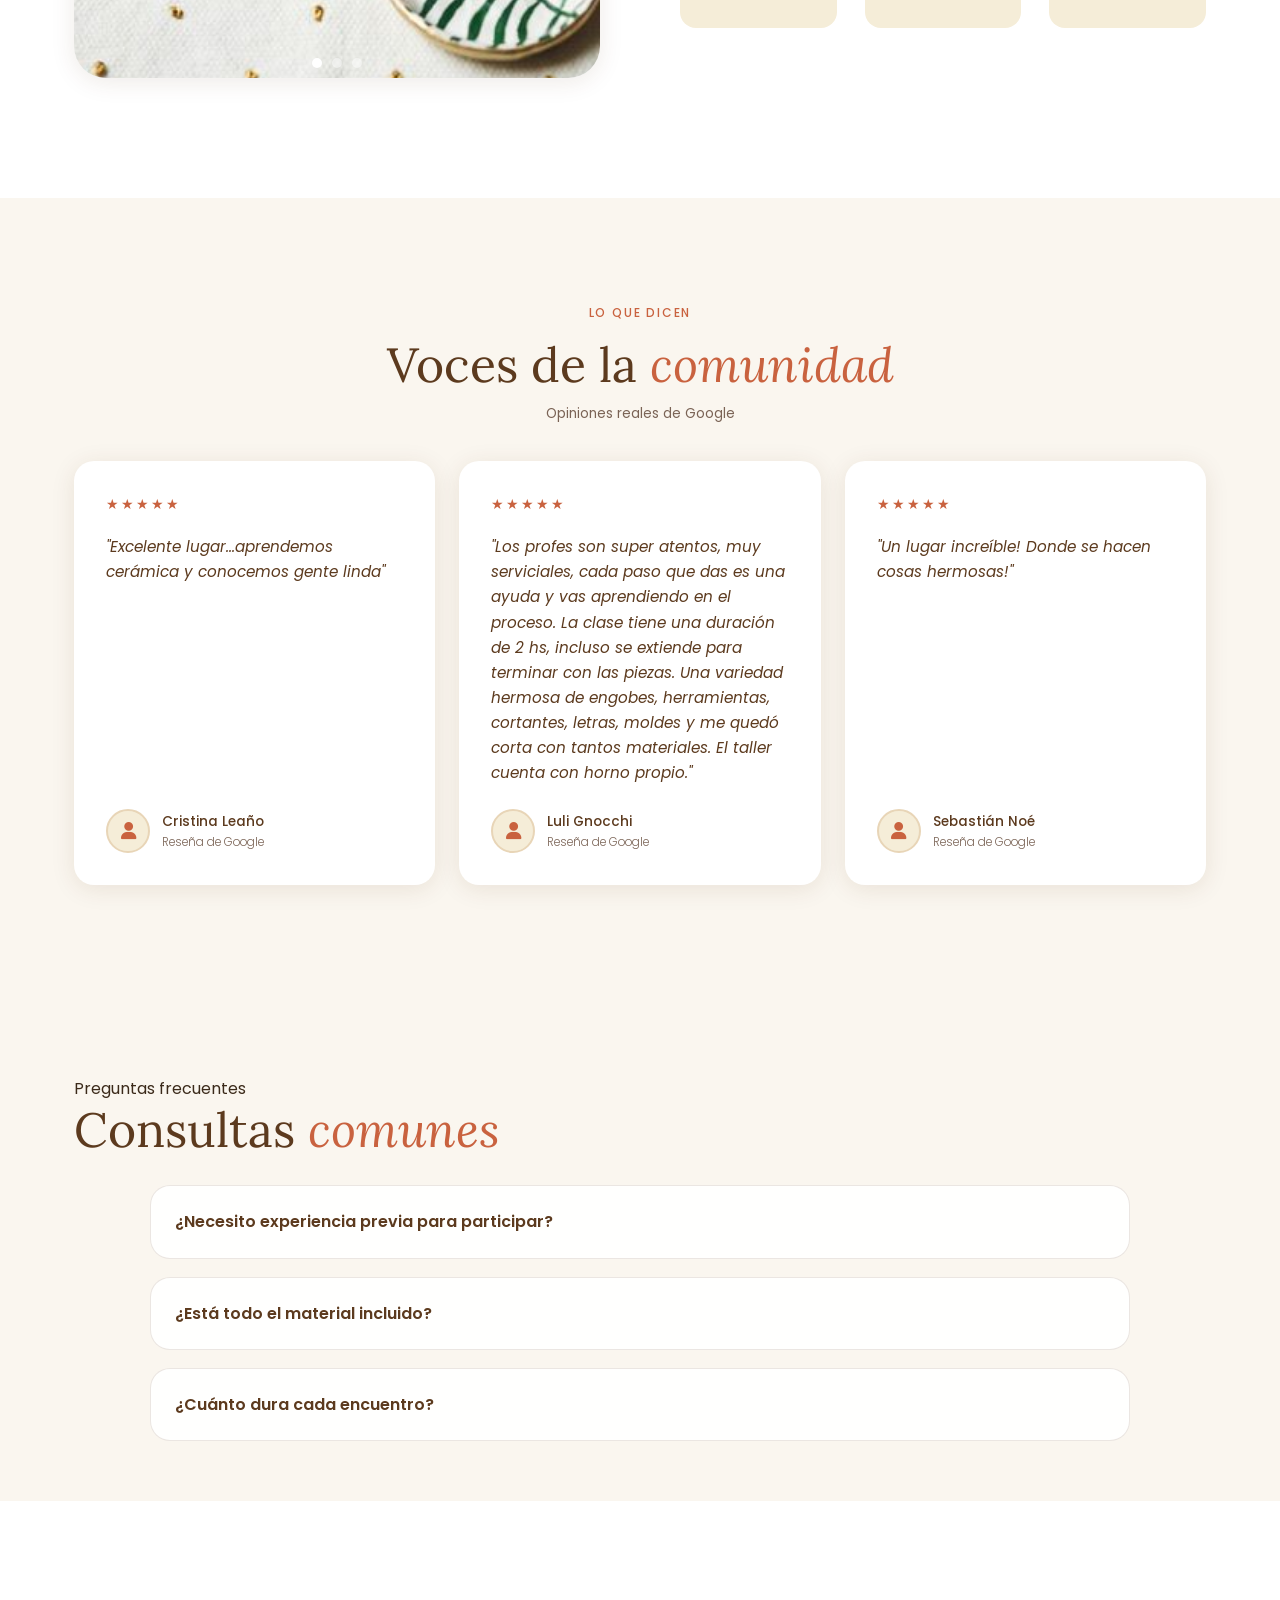
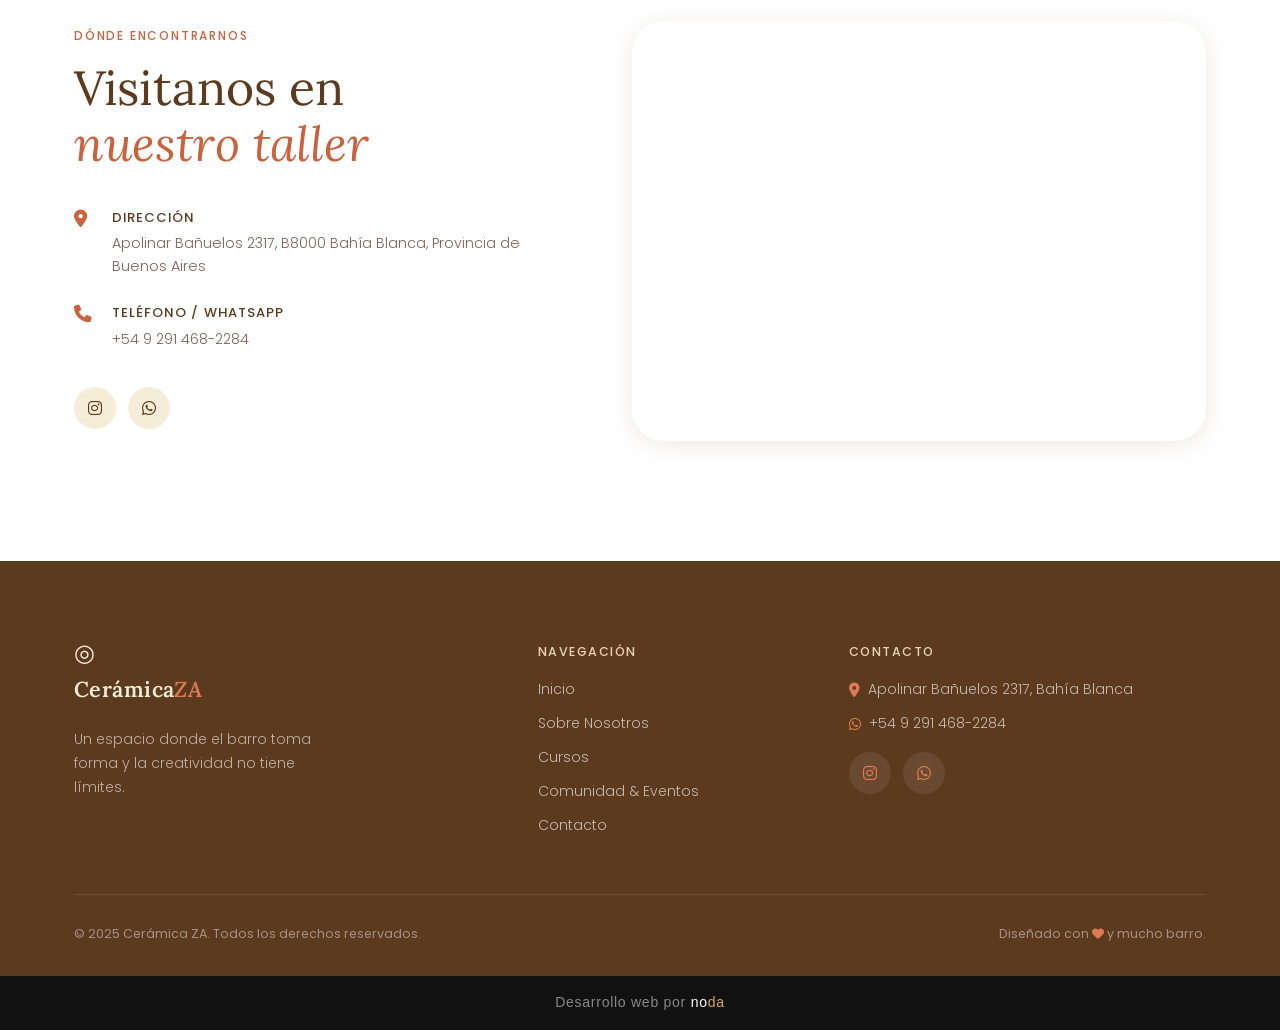
==== commit 9dc0396f: "actualice la pag" ====
--- a/index.html
+++ b/index.html
@@ -3,28 +3,33 @@
 <head>
   <meta charset="UTF-8" />
   <meta name="viewport" content="width=device-width, initial-scale=1.0" />
-  <title>Cerámica ZA — Espacio de Arte y Cerámica</title>
+  <title>Cerámica ZA — Taller de Cerámica</title>
+  <link rel="icon" href="favicon.ico" type="image/x-icon" />
+  <meta name="description" content="Cerámica ZA es un taller de cerámica en Bahía Blanca. Descubrí cursos, eventos creativos y espacios para aprender y crear con tus manos." />
+  <meta property="og:title" content="Cerámica ZA — Taller de Cerámica" />
+  <meta property="og:description" content="Cerámica ZA es un taller de cerámica en Bahía Blanca. Descubrí cursos, eventos creativos y espacios para aprender y crear con tus manos." />
+  <meta property="og:type" content="website" />
   <link rel="stylesheet" href="styles.css" />
   <link rel="preconnect" href="https://fonts.googleapis.com" />
   <link rel="preconnect" href="https://fonts.gstatic.com" crossorigin />
-  <link href="https://fonts.googleapis.com/css2?family=Cormorant+Garamond:ital,wght@0,300;0,400;0,600;1,300;1,400;1,600&family=Jost:wght@300;400;500;600&display=swap" rel="stylesheet" />
+  <link href="https://fonts.googleapis.com/css2?family=Lora:ital,wght@0,400;0,500;0,600;1,400;1,600&family=Poppins:wght@300;400;500;600&display=swap" rel="stylesheet" />
   <link rel="stylesheet" href="https://cdnjs.cloudflare.com/ajax/libs/font-awesome/6.5.0/css/all.min.css" />
   <style>
-    .stats-strip { background: var(--brown); padding: 40px 0; }
-    .stats-grid { display: grid; grid-template-columns: repeat(4,1fr); text-align: center; }
-    .stat-item { padding: 0 24px; border-right: 1px solid rgba(255,255,255,.12); }
-    .stat-item:last-child { border-right: none; }
-    .stat-num { font-family: var(--ff-display); font-size: 2.8rem; font-weight: 600; color: var(--terracotta-l); line-height: 1; display: block; }
-    .stat-label { font-size: .73rem; letter-spacing: .12em; text-transform: uppercase; color: rgba(255,255,255,.5); margin-top: 8px; display: block; }
+    .stats-strip { display: none; }
+    .stats-grid { display: none; }
+    .stat-item { display: none; }
+    .stat-num { display: none; }
+    .stat-label { display: none; }
 
     .testimonials { padding: 100px 0; background: var(--cream); }
-    .testi-header { text-align: center; margin-bottom: 52px; }
+    .testi-header { text-align: center; margin-bottom: 36px; }
+    .testi-note { font-size: .85rem; color: var(--text-light); margin-top: 10px; }
     .testi-grid { display: grid; grid-template-columns: repeat(3,1fr); gap: 24px; }
-    .testi-card { background: var(--white); border-radius: 20px; padding: 32px; box-shadow: var(--shadow-card); transition: transform var(--transition), box-shadow var(--transition); }
+    .testi-card { display: flex; flex-direction: column; background: var(--white); border-radius: 20px; padding: 32px; box-shadow: var(--shadow-card); transition: transform var(--transition), box-shadow var(--transition); min-height: 400px; }
     .testi-card:hover { transform: translateY(-6px); box-shadow: var(--shadow-hover); }
     .testi-stars { color: var(--terracotta); font-size: .85rem; margin-bottom: 18px; letter-spacing: 2px; }
-    .testi-text { font-family: var(--ff-display); font-size: 1.1rem; font-style: italic; color: var(--brown); line-height: 1.75; margin-bottom: 24px; }
-    .testi-author { display: flex; align-items: center; gap: 12px; }
+    .testi-text { font-family: var(--ff-body); font-size: 0.95rem; font-style: italic; color: var(--brown); line-height: 1.65; margin-bottom: 24px; flex-grow: 1; }
+    .testi-author { display: flex; align-items: center; gap: 12px; margin-top: auto; }
     .testi-avatar { width: 44px; height: 44px; border-radius: 50%; overflow: hidden; flex-shrink: 0; border: 2px solid var(--sand); background: var(--sand-l); display: flex; align-items: center; justify-content: center; color: var(--terracotta); font-size: 1.1rem; }
     .testi-name { font-size: .85rem; font-weight: 500; color: var(--brown); }
     .testi-role { font-size: .73rem; color: var(--text-light); font-weight: 300; }
@@ -34,10 +39,6 @@
     .btn-all-events:hover { background: var(--terracotta); color: var(--white); transform: translateY(-2px); box-shadow: 0 8px 24px rgba(201,98,63,.3); }
 
     @media (max-width: 960px) {
-      .stats-grid { grid-template-columns: repeat(2,1fr); gap: 24px; }
-      .stat-item { border-right: none; padding-bottom: 24px; border-bottom: 1px solid rgba(255,255,255,.12); }
-      .stat-item:nth-child(odd) { border-right: 1px solid rgba(255,255,255,.12); }
-      .stat-item:nth-child(3), .stat-item:nth-child(4) { border-bottom: none; }
       .testi-grid { grid-template-columns: 1fr; max-width: 500px; margin: 0 auto; }
     }
 
@@ -55,10 +56,101 @@
     .indicator.active { background: var(--white); }
 
     /* Site title */
-    .site-title { font-family: var(--ff-display); font-size: 2.5rem; font-weight: 400; color: var(--brown); text-align: center; margin-bottom: 10px; }
+    .site-title { font-family: var(--ff-display); font-size: 2.5rem; font-weight: 600; letter-spacing: .02em; color: var(--brown); text-align: center; margin-bottom: 10px; }
+    .site-title em { font-style: italic; color: var(--terracotta); }
+    /* ── Loader screen ───────────────────────────── */
+  #za-loader {
+    position: fixed;
+    inset: 0;
+    z-index: 9999;
+    background: var(--cream);
+    display: flex;
+    flex-direction: column;
+    align-items: center;
+    justify-content: center;
+    gap: 36px;
+    /* Sale con fade */
+    transition: opacity .45s ease;
+  }
+ 
+  #za-loader.za-hide {
+    opacity: 0;
+    pointer-events: none;
+  }
+ 
+  /* Logo dentro del loader */
+  #za-loader-logo {
+    display: flex;
+    align-items: center;
+    gap: 10px;
+    /* Esta transición es la que lo hace "volar" al navbar */
+    transition: transform .75s cubic-bezier(.4,0,.2,1),
+                opacity   .45s ease .15s;
+    transform-origin: center center;
+    will-change: transform, opacity;
+  }
+ 
+  #za-loader-logo .za-logo-img {
+    width: 64px;
+    height: 64px;
+    object-fit: contain;
+    border-radius: 10px;
+  }
+ 
+  #za-loader-logo .za-logo-text {
+    font-family: var(--ff-display);
+    font-size: 2rem;
+    font-weight: 600;
+    color: var(--brown);
+    letter-spacing: .02em;
+  }
+ 
+  #za-loader-logo .za-logo-text em {
+    font-style: italic;
+    color: var(--terracotta);
+  }
+ 
+  /* Barra de progreso */
+  #za-bar-wrap {
+    width: 200px;
+    height: 2px;
+    background: rgba(201,98,63,.15);
+    border-radius: 2px;
+    overflow: hidden;
+    transition: opacity .3s ease;
+  }
+ 
+  #za-bar {
+    height: 100%;
+    width: 0%;
+    background: var(--terracotta);
+    border-radius: 2px;
+    /* Sin transition — se maneja por JS para que sea suave */
+  }
+ 
+  /* Evita que el contenido de abajo sea visible mientras carga */
+  body.za-loading {
+    overflow: hidden;
+  }
   </style>
 </head>
 <body>
+  <!-- ════════════════════════════════
+     2. HTML — pegá justo después de <body>
+════════════════════════════════ -->
+<div id="za-loader" aria-hidden="true" role="presentation">
+ 
+  <div id="za-loader-logo">
+    <!-- Mismo logo que el navbar -->
+    <img src="logo.jpg" alt="" class="za-logo-img" />
+    <span class="za-logo-text">Cerámica<em>ZA</em></span>
+  </div>
+ 
+  <div id="za-bar-wrap">
+    <div id="za-bar"></div>
+  </div>
+ 
+</div>
 
   <!-- NAVBAR -->
   <header class="navbar" id="navbar">
@@ -73,7 +165,7 @@
         <a href="eventos.html">Eventos</a>
         <a href="#contacto">Contacto</a>
       </nav>
-      <a href="https://wa.me/5492914682284?text=Hola%2C%20quiero%20reservar%20un%20lugar%20en%20Cer%C3%A1mica%20ZA%20%F0%9F%8F%BA" target="_blank" class="btn-reservar">Reservar lugar</a>
+        <a href="https://wa.me/5492914682284?text=Hola%2C%20quiero%20m%C3%A1s%20info%20sobre%20Cer%C3%A1mica%20ZA" target="_blank" class="btn-reservar">Más info</a>
       <button class="hamburger" id="hamburger" aria-label="Menú" aria-expanded="false">
         <span></span><span></span><span></span>
       </button>
@@ -83,12 +175,12 @@
   <!-- HERO -->
   <section class="hero" id="inicio">
     <div class="hero-bg"><div class="hero-texture"></div></div>
-    <div class="hero-content reveal">      <h1 class="site-title">Cerámica<em>ZA</em></h1>      <span class="hero-tag">Taller de cerámica &amp; arte artesanal ♡</span>
-      <h1 class="hero-title">Creá con<br /><em>tus manos</em></h1>
-      <p class="hero-sub">Un lugar donde el barro toma forma y las ideas cobran vida.<br />Cursos, talleres y experiencias únicas para todos los niveles.</p>
+    <div class="hero-content reveal">      <h1 class="site-title">Cerámica<em>ZA</em></h1>      <span class="hero-tag">Taller de cerámica</span>
+      <h2 class="hero-title">Crea con<br /><em>tus manos</em></h2>
+      <p class="hero-sub">Un espacio donde el barro toma forma y las ideas cobran vida.<br />Cursos, talleres y experiencias de cerámica para todos los niveles.</p>
       <div class="hero-ctas">
 
-        <a href="https://wa.me/5492914682284?text=Hola%2C%20quiero%20reservar%20un%20lugar%20%F0%9F%8F%BA" target="_blank" class="btn-secondary">Reservar lugar</a>
+        <a href="https://wa.me/5492914682284?text=Hola%2C%20quiero%20m%C3%A1s%20info%20sobre%20Cer%C3%A1mica%20ZA" target="_blank" class="btn-secondary">Más info</a>
       </div>
     </div>
     <div class="hero-shapes">
@@ -97,22 +189,10 @@
       <div class="shape shape-3"></div>
     </div>
     <div class="hero-scroll-hint">
-      <span>Deslizá</span>
+      <span>Desliza</span>
       <i class="fa-solid fa-chevron-down"></i>
     </div>
   </section>
-
-  <!-- STATS -->
-  <div class="stats-strip">
-    <div class="container">
-      <div class="stats-grid">
-        <div class="stat-item reveal"><span class="stat-num">+5</span><span class="stat-label">Años de experiencia</span></div>
-        <div class="stat-item reveal"><span class="stat-num">300+</span><span class="stat-label">Alumnas formadas</span></div>
-        <div class="stat-item reveal"><span class="stat-num">12</span><span class="stat-label">Cursos activos</span></div>
-        <div class="stat-item reveal"><span class="stat-num">100%</span><span class="stat-label">Artesanal</span></div>
-      </div>
-    </div>
-  </div>
 
   <!-- SOBRE NOSOTROS -->
   <section class="about" id="nosotros">
@@ -136,18 +216,14 @@
               </div>
             </div>
           </div>
-          <div class="about-img-badge">
-            <span>+5 años</span>
-            <small>de experiencia</small>
-          </div>
         </div>
         <div class="about-text reveal">
           <span class="section-tag">Quiénes somos</span>
-          <h2>Un espacio donde el arte<br /><em>toma forma</em></h2>
-          <p>Cerámica ZA nació del amor por lo artesanal y la necesidad de crear espacios de encuentro donde las personas puedan desconectarse del ruido cotidiano y conectarse con algo más profundo: sus manos, los materiales, el presente.</p>
-          <p>Ofrecemos cursos para principiantes y avanzadas, talleres de un día, y eventos especiales donde la cerámica es el pretexto para compartir, aprender y crear algo único.</p>
+          <h2>Un espacio donde la cerámica<br /><em>toma forma</em></h2>
+          <p>Cerámica ZA nació del amor por el barro y la necesidad de ofrecer un taller donde puedas aprender cerámica con tus manos, en un ambiente cálido y relajado.</p>
+          <p>Ofrecemos cursos para principiantes y avanzadas, talleres de un día y experiencias guiadas que enseñan el oficio de la cerámica con práctica, sin adornos innecesarios.</p>
           <div class="about-pillars">
-            <div class="pillar"><i class="fa-solid fa-hands"></i><span>Artesanal</span></div>
+            <div class="pillar"><i class="fa-solid fa-hands"></i><span>Hecho a mano</span></div>
             <div class="pillar"><i class="fa-solid fa-seedling"></i><span>Sostenible</span></div>
             <div class="pillar"><i class="fa-solid fa-heart"></i><span>Inclusivo</span></div>
           </div>
@@ -162,32 +238,58 @@
       <div class="testi-header reveal">
         <span class="section-tag">Lo que dicen</span>
         <h2>Voces de la <em>comunidad</em></h2>
-      </div>
-      <div class="testi-grid">
-        <div class="testi-card reveal">
+        <p class="testi-note">Opiniones reales de Google</p>
+      </div>
+      <div class="testi-grid" role="list">
+        <div class="testi-card reveal" role="listitem">
           <div class="testi-stars">★★★★★</div>
-          <p class="testi-text">"El taller cambió mi semana completa. Vengo los sábados y salgo recargada. Aprendí más de lo que esperaba y además hice amigas increíbles."</p>
+          <p class="testi-text">"Excelente lugar...aprendemos cerámica y conocemos gente linda"</p>
           <div class="testi-author">
-            <div class="testi-avatar"><i class="fa-solid fa-user"></i></div>
-            <div><p class="testi-name">Valentina M.</p><p class="testi-role">Alumna desde 2023</p></div>
-          </div>
-        </div>
-        <div class="testi-card reveal">
+            <div class="testi-avatar"><i class="fa-solid fa-user" aria-hidden="true"></i></div>
+            <div><p class="testi-name">Cristina Leaño</p><p class="testi-role">Reseña de Google</p></div>
+          </div>
+        </div>
+        <div class="testi-card reveal" role="listitem">
           <div class="testi-stars">★★★★★</div>
-          <p class="testi-text">"Vine al taller express sin saber nada de cerámica y me fui con una pieza hermosa. El ambiente es súper cálido y las profes explican todo con mucha paciencia."</p>
+          <p class="testi-text">"Los profes son super atentos, muy serviciales, cada paso que das es una ayuda y vas aprendiendo en el proceso. La clase tiene una duración de 2 hs, incluso se extiende para terminar con las piezas. Una variedad hermosa de engobes, herramientas, cortantes, letras, moldes y me quedó corta con tantos materiales. El taller cuenta con horno propio."</p>
           <div class="testi-author">
-            <div class="testi-avatar"><i class="fa-solid fa-user"></i></div>
-            <div><p class="testi-name">Lucía B.</p><p class="testi-role">Taller Express</p></div>
-          </div>
-        </div>
-        <div class="testi-card reveal">
+            <div class="testi-avatar"><i class="fa-solid fa-user" aria-hidden="true"></i></div>
+            <div><p class="testi-name">Luli Gnocchi</p><p class="testi-role">Reseña de Google</p></div>
+          </div>
+        </div>
+        <div class="testi-card reveal" role="listitem">
           <div class="testi-stars">★★★★★</div>
-          <p class="testi-text">"Regalé el taller de Cerámica + Vino para el cumple de mi amiga y fue un éxito total. Creativo, divertido y muy bien organizado. ¡Ya lo quiero repetir!"</p>
+          <p class="testi-text">"Un lugar increíble! Donde se hacen cosas hermosas!"</p>
           <div class="testi-author">
-            <div class="testi-avatar"><i class="fa-solid fa-user"></i></div>
-            <div><p class="testi-name">Martina G.</p><p class="testi-role">Evento especial</p></div>
-          </div>
-        </div>
+            <div class="testi-avatar"><i class="fa-solid fa-user" aria-hidden="true"></i></div>
+            <div><p class="testi-name">Sebastián Noé</p><p class="testi-role">Reseña de Google</p></div>
+          </div>
+        </div>
+      </div>
+    </div>
+  </section>
+
+  <section class="faq reveal">
+    <div class="container">
+      <div class="section-head">
+        <div>
+          <div class="section-eyebrow">Preguntas frecuentes</div>
+          <h2 class="section-title">Consultas <em>comunes</em></h2>
+        </div>
+      </div>
+      <div class="faq-grid">
+        <details>
+          <summary>¿Necesito experiencia previa para participar?</summary>
+          <p>No. Los eventos y talleres de Cerámica ZA están diseñados para todas, desde quienes arrancan hasta personas con experiencia. Traé ganas de crear.</p>
+        </details>
+        <details>
+          <summary>¿Está todo el material incluido?</summary>
+          <p>Sí, la mayoría de los eventos incluyen barro, esmaltes y herramientas. Consultá por eventos especiales si preferís una experiencia personalizada.</p>
+        </details>
+        <details>
+          <summary>¿Cuánto dura cada encuentro?</summary>
+          <p>Los talleres suelen durar entre 2 y 3 horas según el plan. En el listado de próximos eventos está el horario exacto de cada uno.</p>
+        </details>
       </div>
     </div>
   </section>
@@ -202,7 +304,7 @@
           <div class="location-details">
             <div class="loc-item">
               <i class="fa-solid fa-location-dot"></i>
-              <div><strong>Dirección</strong><p>Barrio Santa Margarita (zona Av. Alem 2300)</p></div>
+              <div><strong>Dirección</strong><p>Apolinar Bañuelos 2317, B8000 Bahía Blanca, Provincia de Buenos Aires</p></div>
             </div>
             <div class="loc-item">
               <i class="fa-solid fa-phone"></i>
@@ -212,11 +314,10 @@
           <div class="social-links">
             <a href="https://instagram.com" target="_blank" aria-label="Instagram"><i class="fa-brands fa-instagram"></i></a>
             <a href="https://wa.me/5492914682284" target="_blank" aria-label="WhatsApp"><i class="fa-brands fa-whatsapp"></i></a>
-            <a href="https://facebook.com" target="_blank" aria-label="Facebook"><i class="fa-brands fa-facebook-f"></i></a>
           </div>
         </div>
         <div class="map-wrap reveal">
-          <iframe src="https://maps.google.com/maps?q=Av.+Alem+2300,+Bahia+Blanca&t=&z=15&ie=UTF8&iwloc=&output=embed" width="100%" height="420" style="border:0;" allowfullscreen="" loading="lazy" referrerpolicy="no-referrer-when-downgrade" title="Ubicación Cerámica ZA"></iframe>
+          <iframe src="https://maps.google.com/maps?q=Apolinar+Ba%C3%B1uelos+2317,+Bah%C3%ADa+Blanca&t=&z=15&ie=UTF8&iwloc=&output=embed" width="100%" height="420" style="border:0;" allowfullscreen="" loading="lazy" referrerpolicy="no-referrer-when-downgrade" title="Ubicación Cerámica ZA"></iframe>
         </div>
       </div>
     </div>
@@ -241,12 +342,11 @@
         </div>
         <div class="footer-contact">
           <strong>Contacto</strong>
-          <p><i class="fa-solid fa-location-dot"></i> Barrio Santa Margarita (zona Av. Alem 2300)</p>
+          <p><i class="fa-solid fa-location-dot"></i> Apolinar Bañuelos 2317, Bahía Blanca</p>
           <p><i class="fa-brands fa-whatsapp"></i> +54 9 291 468-2284</p>
           <div class="social-links">
             <a href="https://instagram.com" target="_blank"><i class="fa-brands fa-instagram"></i></a>
             <a href="https://wa.me/5492914682284" target="_blank"><i class="fa-brands fa-whatsapp"></i></a>
-            <a href="https://facebook.com" target="_blank"><i class="fa-brands fa-facebook-f"></i></a>
           </div>
         </div>
       </div>
@@ -267,5 +367,86 @@
   </a>
 
   <script src="script.js"></script>
+  <script>
+(function () {
+  'use strict';
+ 
+  const loader    = document.getElementById('za-loader');
+  const loaderLogo= document.getElementById('za-loader-logo');
+  const barWrap   = document.getElementById('za-bar-wrap');
+  const bar       = document.getElementById('za-bar');
+ 
+  // Logo real del navbar (el <a class="logo"> del header)
+  const navLogo   = document.querySelector('.navbar .logo');
+ 
+  document.body.classList.add('za-loading');
+ 
+  /* ── 1. Barra de progreso ────────────────────── */
+  let progress = 0;
+ 
+  const interval = setInterval(() => {
+    // Velocidad variable: arranca rápido, frena en el medio,
+    // termina cuando la página cargó del todo
+    const speed = progress < 25  ? 4
+                : progress < 60  ? 1.5
+                : progress < 88  ? 2
+                : 0.4;
+ 
+    progress = Math.min(98, progress + speed); // Para en 98 hasta que carga
+    bar.style.width = progress + '%';
+  }, 40);
+ 
+  /* ── 2. Cuando la página cargó del todo ─────── */
+  window.addEventListener('load', () => {
+    // Completar la barra
+    clearInterval(interval);
+    bar.style.transition = 'width .3s ease';
+    bar.style.width = '100%';
+ 
+    // Esperar un momento con la barra llena
+    setTimeout(flyToNavbar, 420);
+  });
+ 
+  /* ── 3. Animación: logo vuela al navbar ─────── */
+  function flyToNavbar() {
+    // Fade out la barra
+    barWrap.style.opacity = '0';
+ 
+    // Calcular dónde está el logo del loader ahora
+    const fromRect = loaderLogo.getBoundingClientRect();
+ 
+    // Calcular dónde está el logo del navbar
+    const toRect   = navLogo.getBoundingClientRect();
+ 
+    // Cuánto tiene que moverse y achicarse
+    const dx    = toRect.left - fromRect.left + (toRect.width  - fromRect.width)  / 2;
+    const dy    = toRect.top  - fromRect.top  + (toRect.height - fromRect.height) / 2;
+    const scale = toRect.width / fromRect.width;
+ 
+    // Aplicar la animación
+    loaderLogo.style.transform = `translate(${dx}px, ${dy}px) scale(${scale})`;
+    loaderLogo.style.opacity   = '0';
+ 
+    // Cuando termina la animación del logo, ocultar el loader
+    setTimeout(() => {
+      loader.classList.add('za-hide');
+      document.body.classList.remove('za-loading');
+ 
+      // Remover el loader del DOM para que no interfiera
+      setTimeout(() => loader.remove(), 500);
+    }, 600);
+  }
+ 
+  /* ── Fallback: si tarda más de 6s igual cierra ─ */
+  setTimeout(() => {
+    if (document.body.classList.contains('za-loading')) {
+      clearInterval(interval);
+      bar.style.width = '100%';
+      setTimeout(flyToNavbar, 300);
+    }
+  }, 6000);
+ 
+})();
+</script>
 </body>
 </html>
--- a/styles.css
+++ b/styles.css
@@ -17,8 +17,8 @@
   --text:         #3B2A1A;
   --text-light:   #7A6355;
 
-  --ff-display: 'Cormorant Garamond', Georgia, serif;
-  --ff-body:    'Jost', sans-serif;
+  --ff-display: 'Lora', Georgia, serif;
+  --ff-body:    'Poppins', sans-serif;
 
   --radius-sm:  8px;
   --radius-md:  16px;
@@ -77,6 +77,38 @@
 h2 em {
   font-style: italic;
   color: var(--terracotta);
+}
+
+.faq {
+  padding: 90px 0 60px;
+}
+.faq-grid {
+  display: grid;
+  gap: 18px;
+  max-width: 980px;
+  margin: 28px auto 0;
+}
+details {
+  background: rgba(255,255,255,.94);
+  border: 1px solid rgba(90,50,20,.12);
+  border-radius: 20px;
+  padding: 22px 24px;
+  color: var(--text);
+}
+summary {
+  cursor: pointer;
+  font-size: 1rem;
+  font-weight: 600;
+  color: var(--brown);
+  list-style: none;
+}
+details[open] summary { color: var(--terracotta); }
+details summary::-webkit-details-marker { display: none; }
+details p {
+  margin-top: 14px;
+  font-size: .93rem;
+  line-height: 1.75;
+  color: var(--text-light);
 }
 
 /* ── Buttons ───────────────────────────────────────── */
@@ -279,17 +311,17 @@
   position: absolute;
   inset: 0;
   background:
-    radial-gradient(ellipse 60% 70% at 70% 50%, rgba(232,213,183,.55) 0%, transparent 70%),
-    radial-gradient(ellipse 40% 50% at 20% 80%, rgba(201,98,63,.15) 0%, transparent 60%),
-    var(--cream);
+    radial-gradient(ellipse 55% 65% at 75% 45%, rgba(201,98,63,.18) 0%, transparent 68%),
+    radial-gradient(ellipse 35% 45% at 20% 78%, rgba(232,213,183,.25) 0%, transparent 62%),
+    linear-gradient(180deg, rgba(255,249,244,1) 0%, rgba(245,237,216,1) 48%, rgba(250,246,239,1) 100%);
 }
 
 .hero-texture {
   position: absolute;
   inset: 0;
-  background-image: url("data:image/svg+xml,%3Csvg viewBox='0 0 200 200' xmlns='http://www.w3.org/2000/svg'%3E%3Cfilter id='n'%3E%3CfeTurbulence type='fractalNoise' baseFrequency='0.65' numOctaves='3' stitchTiles='stitch'/%3E%3C/filter%3E%3Crect width='100%25' height='100%25' filter='url(%23n)' opacity='0.035'/%3E%3C/svg%3E");
-  background-size: 200px;
-  opacity: .5;
+  background-image: url("data:image/svg+xml,%3Csvg viewBox='0 0 200 200' xmlns='http://www.w3.org/2000/svg'%3E%3Cfilter id='n'%3E%3CfeTurbulence type='fractalNoise' baseFrequency='0.55' numOctaves='3' stitchTiles='stitch'/%3E%3C/filter%3E%3Crect width='100%25' height='100%25' filter='url(%23n)' opacity='0.035'/%3E%3C/svg%3E");
+  background-size: 220px;
+  opacity: .4;
 }
 
 .hero-content {
@@ -307,7 +339,7 @@
   letter-spacing: .18em;
   text-transform: uppercase;
   color: var(--terracotta);
-  background: rgba(201,98,63,.1);
+  background: rgba(201,98,63,.08);
   padding: 6px 16px;
   border-radius: 50px;
   margin-bottom: 24px;
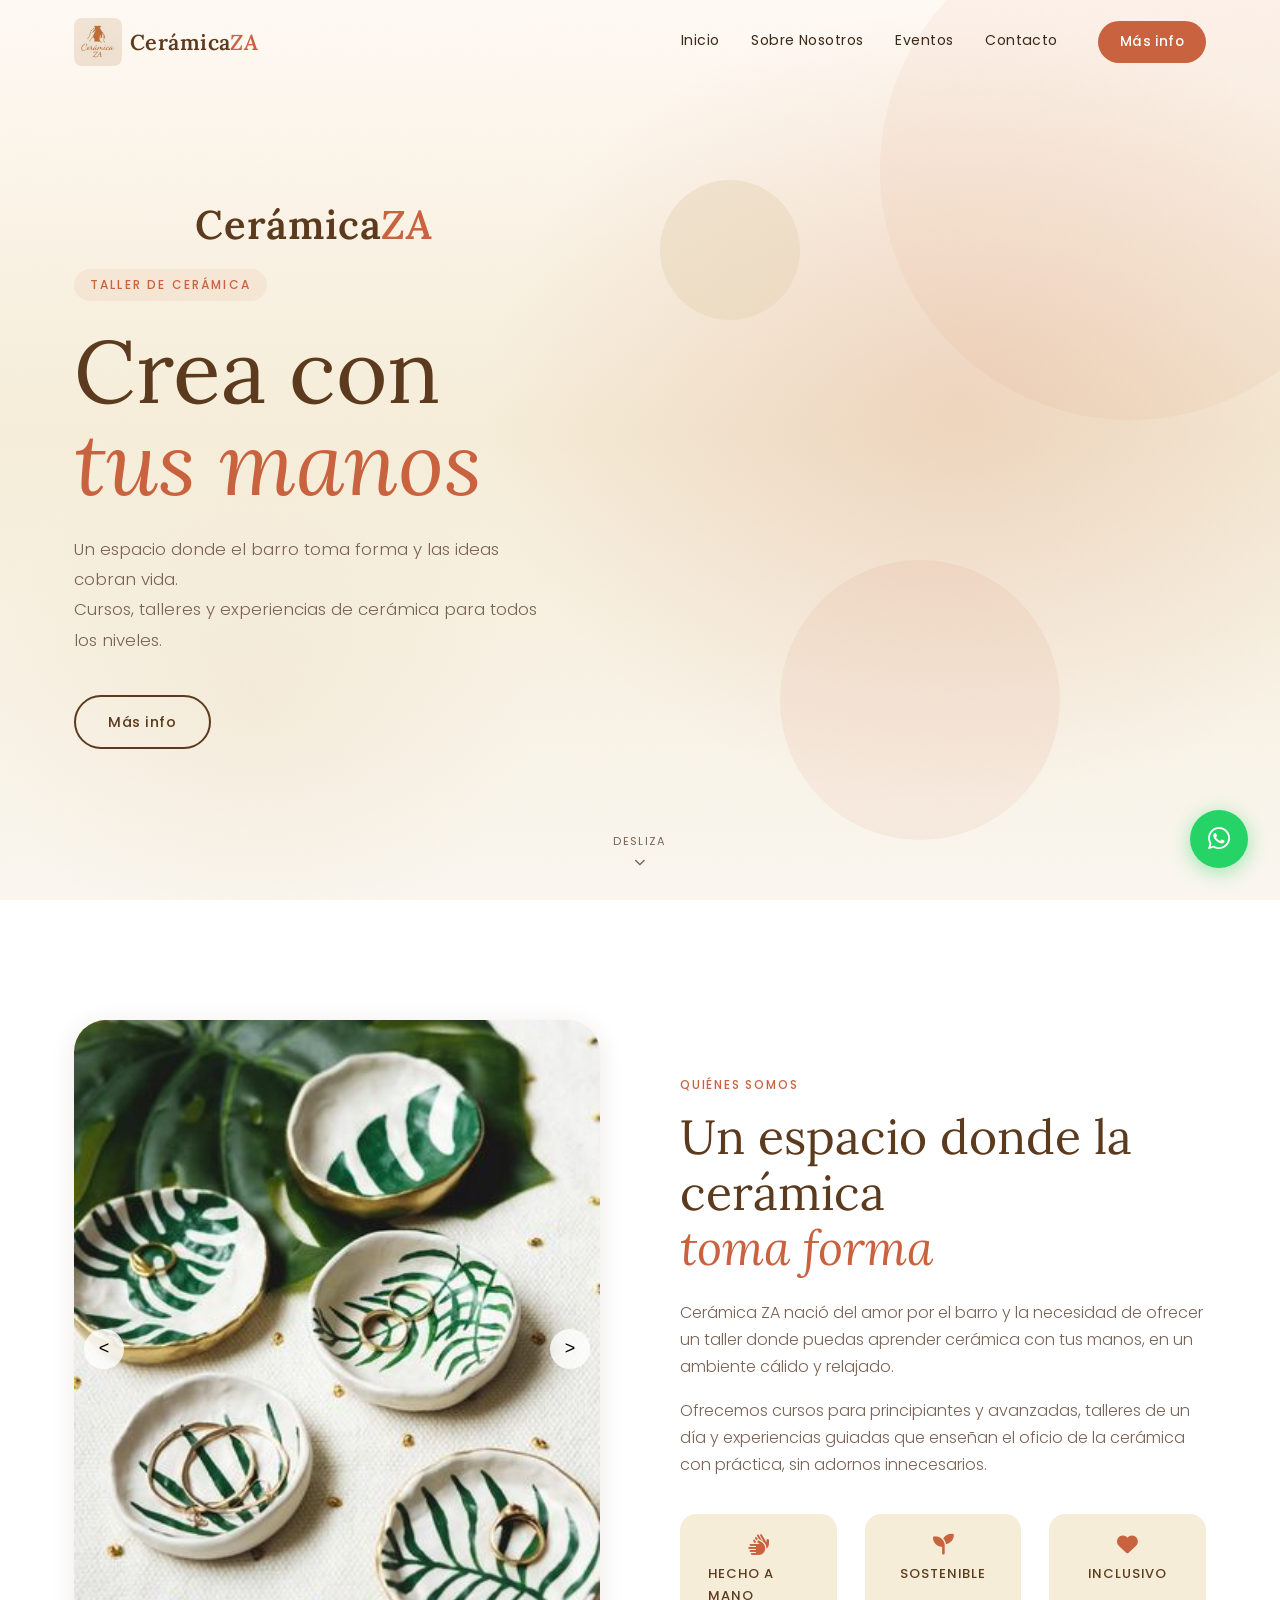
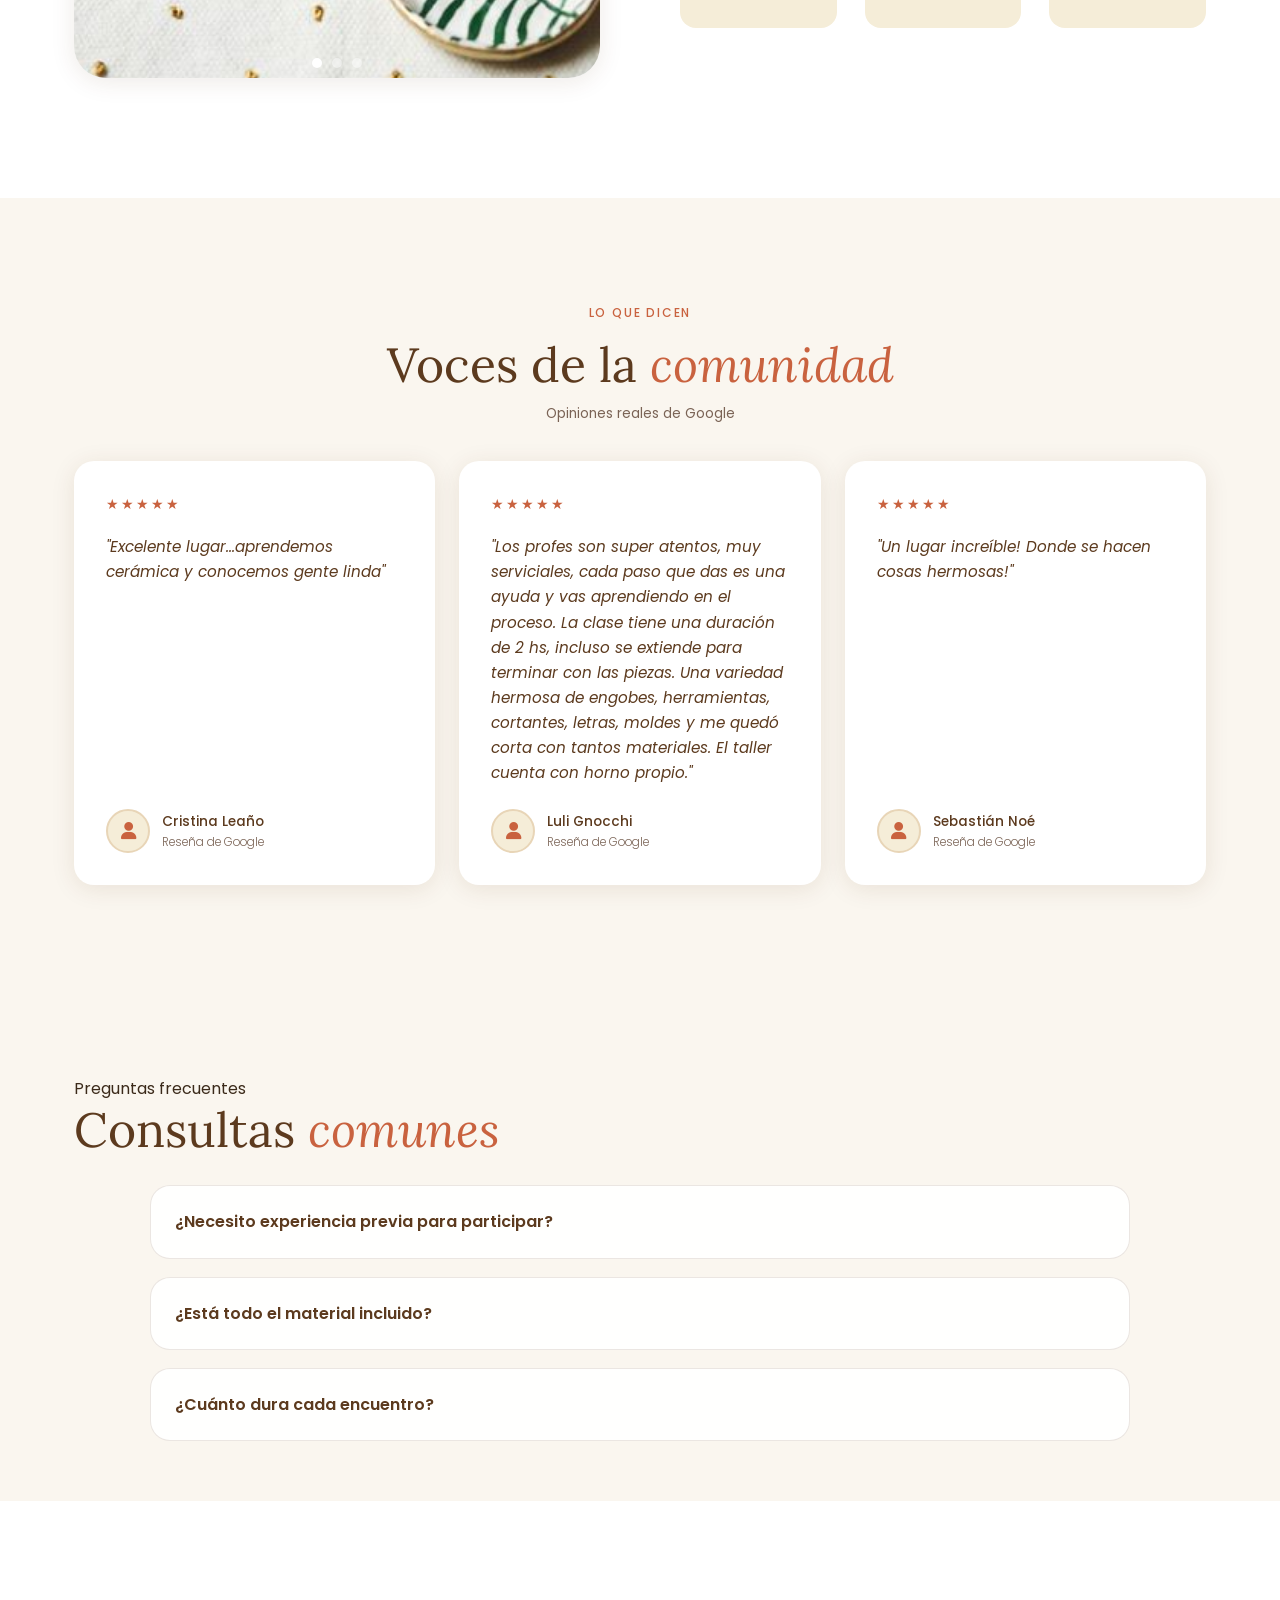
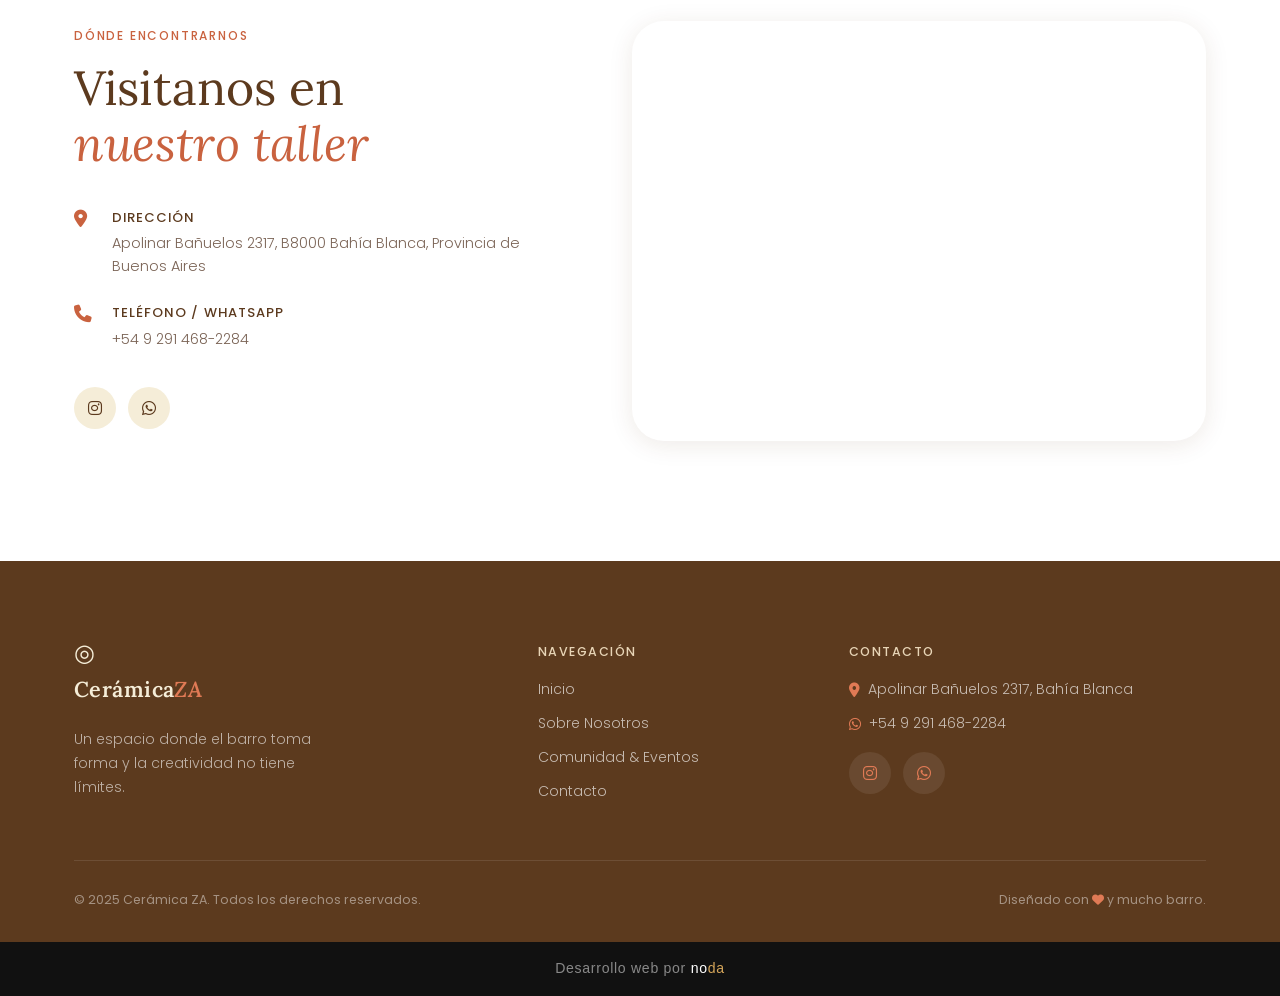
==== commit 607b1f1c: "nashei" ====
--- a/index.html
+++ b/index.html
@@ -336,7 +336,6 @@
           <strong>Navegación</strong>
           <a href="#inicio">Inicio</a>
           <a href="#nosotros">Sobre Nosotros</a>
-          <a href="#eventos">Cursos</a>
           <a href="eventos.html">Comunidad &amp; Eventos</a>
           <a href="#contacto">Contacto</a>
         </div>
